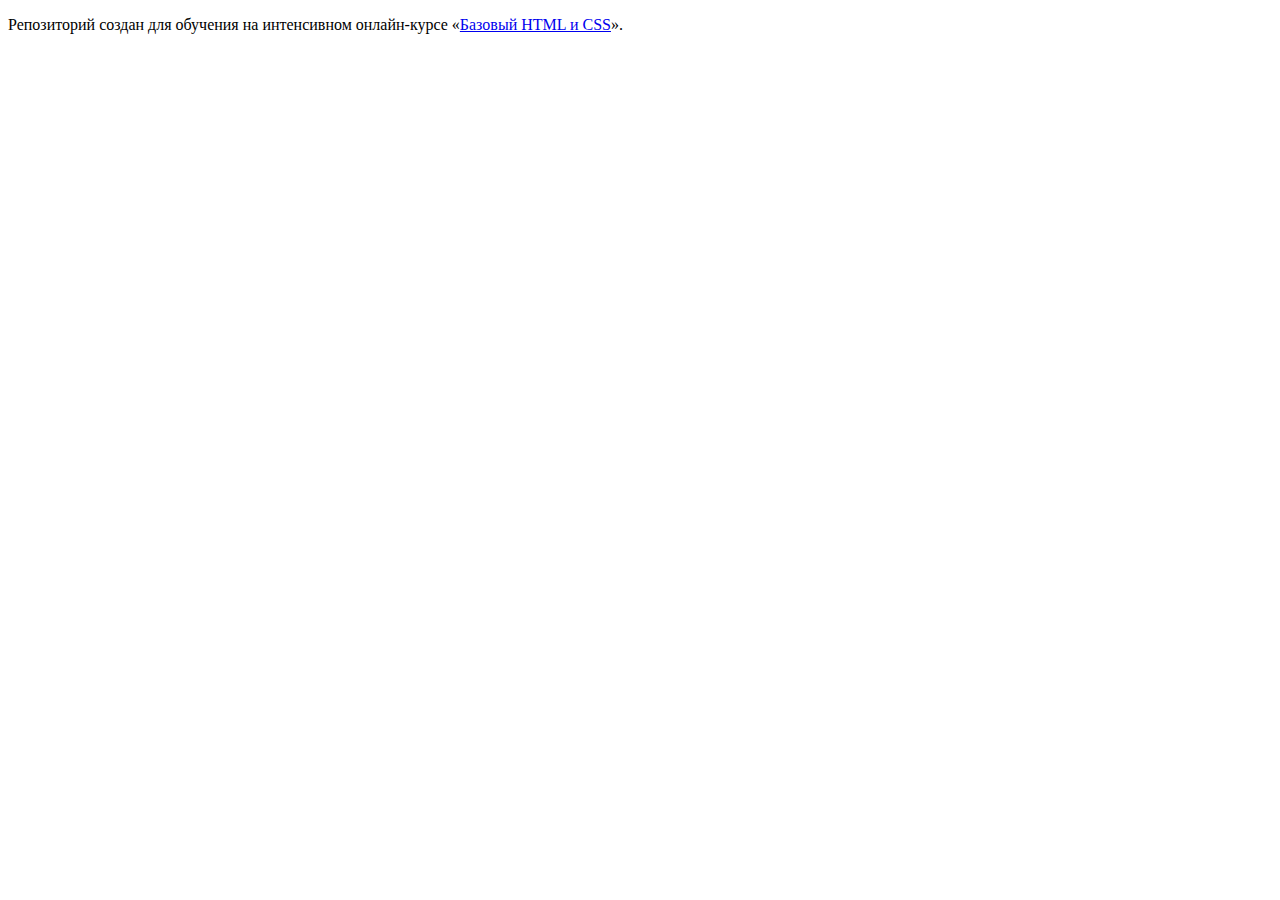
==== index.html @ 3ea9e3db ":hatching_chick:" ====
<!DOCTYPE html>
<html lang="ru">
  <head>
    <meta charset="utf-8">
    <title>HTML Academy: Седона</title>
  </head>
  <body>

    <p>Репозиторий создан для обучения на интенсивном онлайн‑курсе «<a href="https://htmlacademy.ru/intensive/htmlcss">Базовый HTML и CSS</a>».</p>

  </body>
</html>
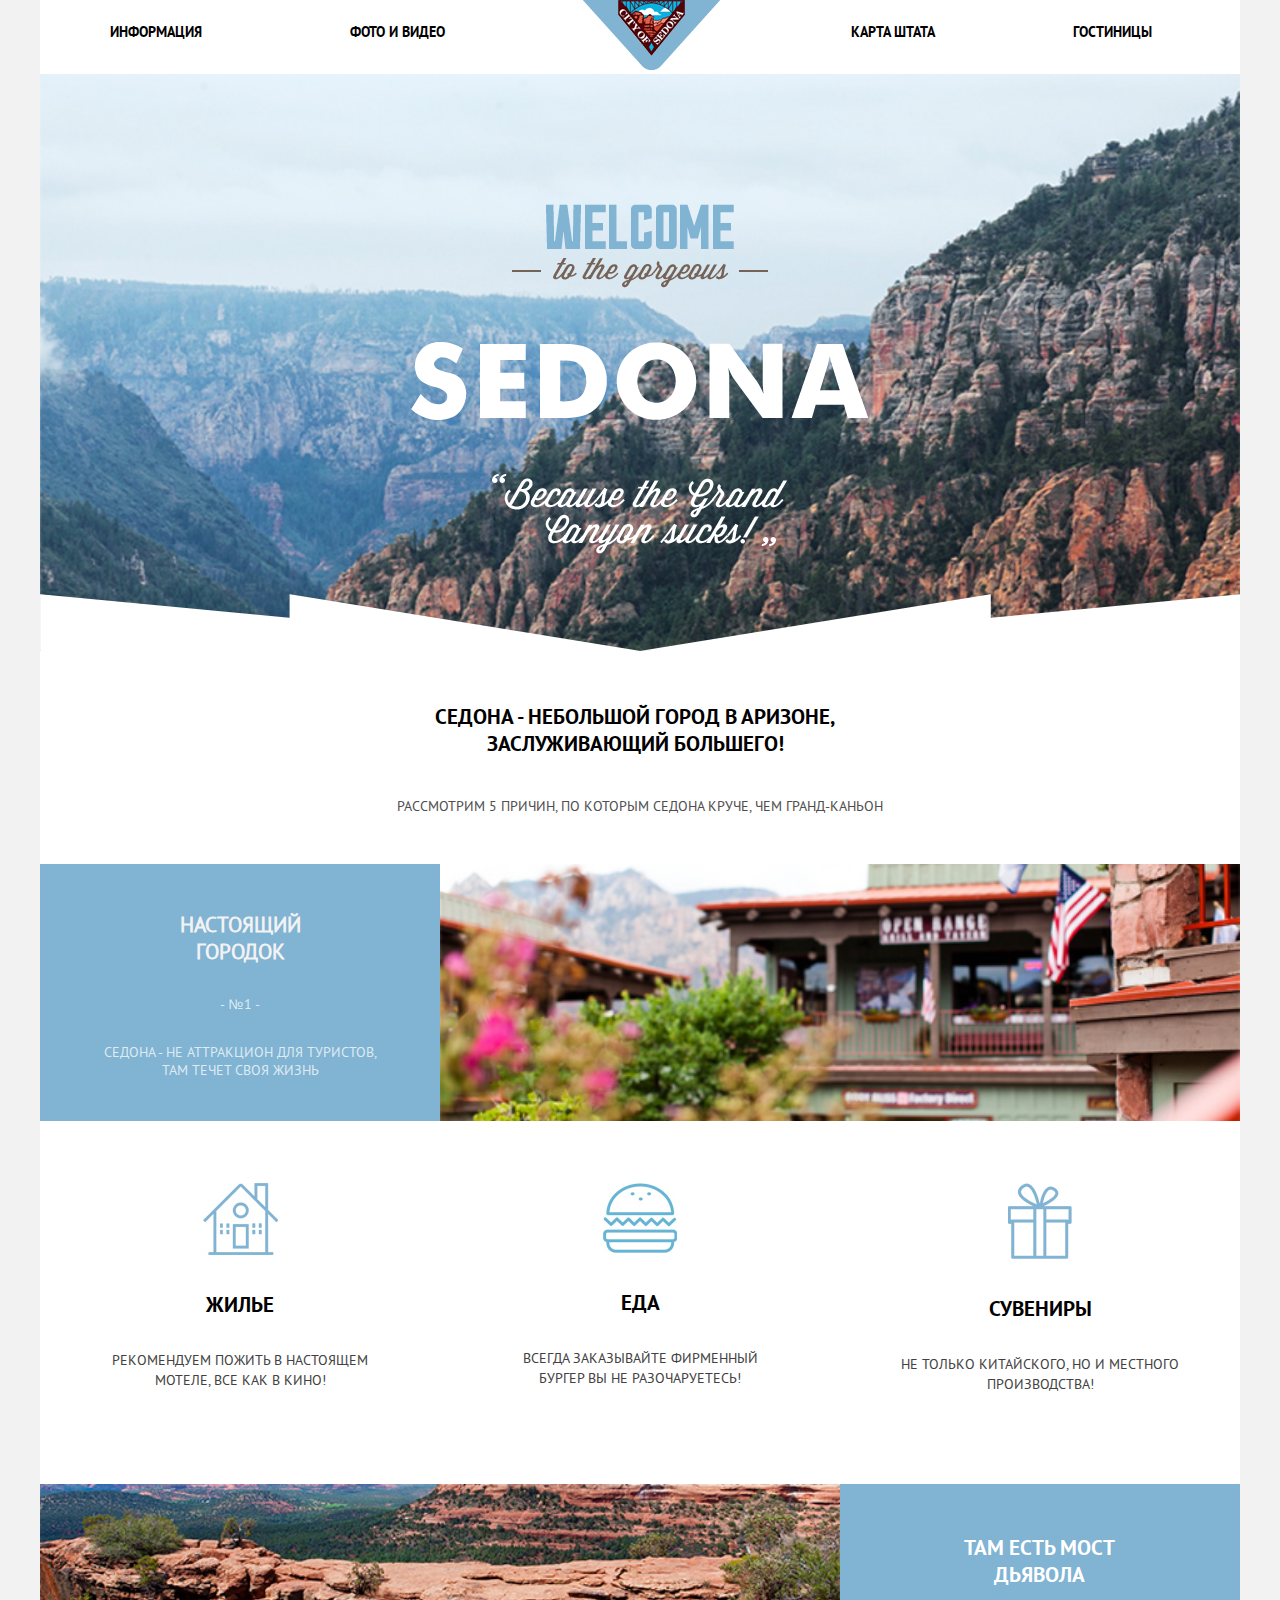
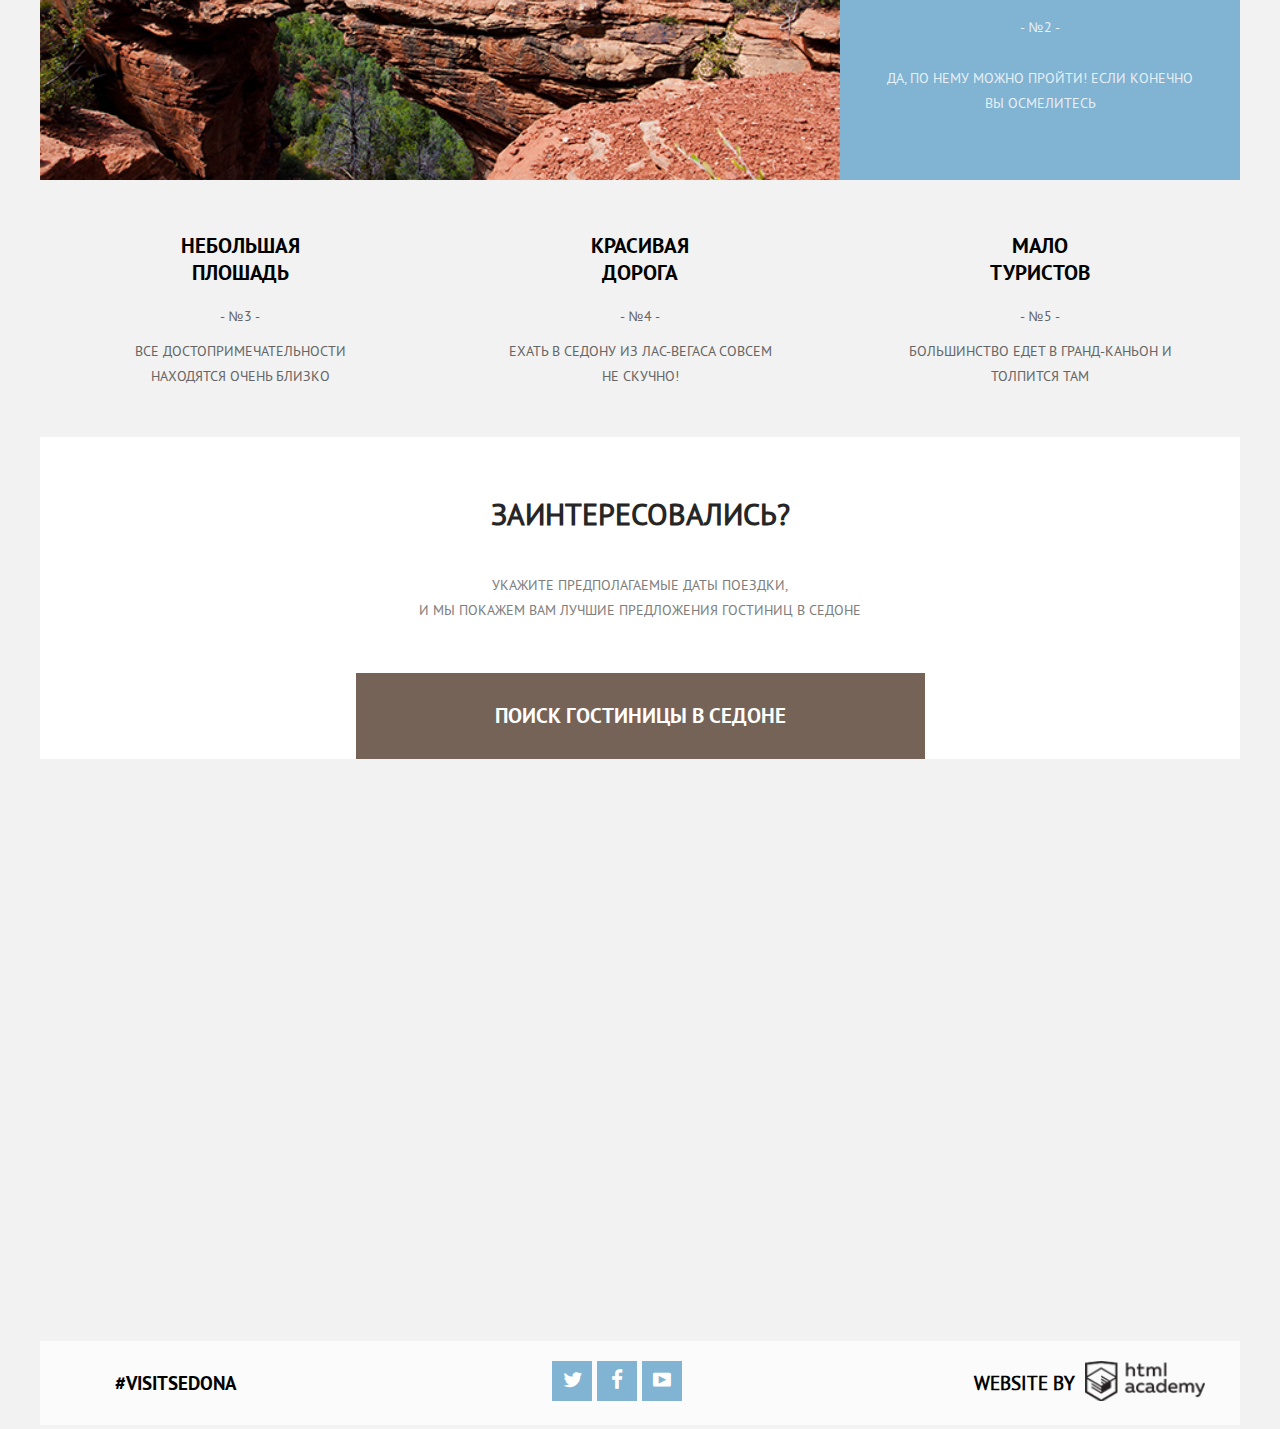
==== commit fb36278c: "Change global project" ====
--- a/index.html
+++ b/index.html
@@ -1,12 +1,178 @@
 <!DOCTYPE html>
 <html lang="ru">
-  <head>
-    <meta charset="utf-8">
-    <title>HTML Academy: Седона</title>
-  </head>
-  <body>
+<head>
+	<meta charset="utf-8">
+	<link rel="stylesheet" type="text/css" href="css/style.css">
+</head>
 
-    <p>Репозиторий создан для обучения на интенсивном онлайн‑курсе «<a href="https://htmlacademy.ru/intensive/htmlcss">Базовый HTML и CSS</a>».</p>
+<body>
+	<div class="header">
+		<div class="nav-menu-left">
+			<ul>
+				<li>
+					<a href="#">Информация</a>
+				</li>
+				<li>
+					<a href="#">Фото и видео</a>
+				</li>
+			</ul>
+		</div>
+		<div class="nav-logo">
+			<img src="img/decoration/logo-sedona-second.png">
+		</div>
+		<div class="nav-menu-right">
+			<ul>
+				<li>
+					<a href="#">Карта штата</a>
+				</li>
+				<li>
+					<a href="#">Гостиницы</a>
+				</li>
+			</ul>
+		</div>
+		<div class="clear"></div>
+	</div>
 
-  </body>
-</html>
+	<div class="section">
+		<div class="section-top">
+			<div class="section-top-welcome">
+				<img src="img/content/welcome.png">
+			</div>
+			<div class="section-top-gorgeous">
+				<img src="img/content/gorgeous.png">
+			</div>
+			<div class="section-top-sedona">
+				<img src="img/content/sedona-word.png">
+			</div>
+			<div class="section-top-canyon">
+				<img src="img/content/canyon.png">
+			</div>
+			<div class="section-top-footer">
+				<h3>Седона - небольшой город в Аризоне, заслуживающий большего!</h3>
+				<p>Рассмотрим 5 причин, по которым Седона круче, чем Гранд-Каньон</p>
+			</div>
+		</div>
+		<div class="section-info">
+			<div class="section-info-first">
+				<div class="section-info-first-container">
+					<h3>Настоящий<br>городок</h3>
+					<p>- №1 -</p>
+					<p class="section-info-first-container-p-one">Седона - не аттракцион для туристов,<br> Там течет своя жизнь</p>
+				</div>
+				<div class="section-info-first-image"></div>
+				<div class="clear"></div>
+			</div>
+			<div class="section-info-second">
+				<div class="section-info-second-block">
+					<img src="img/decoration/the-house.png">
+					<h3>Жилье</h3>
+					<p>Рекомендуем пожить в настоящем мотеле, все как в кино!</p>
+				</div>
+				<div class="section-info-second-block">
+					<img src="img/decoration/burgher.png">
+					<h3>Еда</h3>
+					<p>Всегда заказывайте фирменный бургер вы не разочаруетесь!</p>
+				</div>
+				<div class="section-info-second-block">
+					<img src="img/decoration/gift.png">
+					<h3>Сувениры</h3>
+					<p>Не только китайского, но и местного производства!</p>
+				</div>
+				<div class="clear"></div>
+			</div>
+			<div class="section-info-third">
+				<div class="section-info-third-image"></div>
+				<div class="section-info-third-container">
+					<h3>Там есть мост дьявола</h3>
+					<p class="section-info-third-container-p-one">- №2 -</p>
+					<p class="section-info-third-container-p-two">Да, по нему можно пройти! Если конечно вы осмелитесь</p>
+				</div>
+				<div class="clear"></div>
+			</div>
+			<div class="section-info-last">
+				<div class="section-info-last-container">
+					<h3>Небольшая плошадь</h3>
+					<p>- №3 -</p>
+					<p>Все достопримечательности находятся очень близко</p>
+				</div>
+				<div class="section-info-last-container">
+					<h3>Красивая дорога</h3>
+					<p>- №4 -</p>
+					<p>Ехать в Седону из Лас-Вегаса совсем не скучно!</p>
+				</div>
+				<div class="section-info-last-container">
+					<h3>Мало туристов</h3>
+					<p>- №5 -</p>
+					<p>Большинство едет в Гранд-Каньон и толпится там</p>
+				</div>
+				<div class="clear"></div>
+			</div>
+			<div class="section-info-last-footer">
+				<h2>Заинтересовались?</h2>
+				<p>Укажите предполагаемые даты поездки,<br>и мы покажем вам лучшие предложения гостиниц в Седоне</p>
+				<button class="find-hotel" type="button" id="button-display" onclick="Display()">Поиск гостиницы в Седоне</button>
+			</div>
+		</div>
+	</div>
+	<div class="footer" >
+		<div class="style-form">
+			<div class="footer-form hide" id="display-form">
+				<form method="post">
+					<div>
+						<label for="date-in">Дата Заезда:</label> 
+						<input id="date-in" name="date-in" class="date-in" type="text" pattern="[0-9]{1,2} [А-Яа-я]{3,9} [0-9]{4}" value="24 апреля 2016" required>
+						<button class="icon-calendar btn-calendar" type="button"></button>
+						<div class="clear"></div>
+					</div>
+					<div>
+						<label for="date-out">Дата Выезда:</label> 
+						<input id="date-out" name="date-out" class="date-out" type="text" pattern="[0-9]{1,2} [А-Яа-я]{3,9} [0-9]{4}" value="4 июля 2016" required>
+						<button class="icon-calendar btn-calendar" type="button"></button>
+						<div class="clear"></div>
+					</div>
+					<div class="count-person one">
+						<label for="adult">Взрослые:</label> 
+						<button class="icon-minus btn-minus" type="button"></button>
+						<input id="adult" name="adult" class="person" type="text" pattern="[0-9]{1}" value="2" required>
+						<button class="icon-plus btn-plus" type="button"></button>
+						<div class="clear"></div>
+					</div>
+					<div class="count-person two">	
+						<label for="kid" class="not">Дети:</label>
+						<button class="icon-minus btn-minus" type="button"></button>
+						<input id="kid" name="kid" class="person" type="text" pattern="[0-9]{1}" value="0" required>
+						<button class="icon-plus btn-plus" type="button" onclick="clickCounter()"></button>
+						<div class="clear"></div>
+					</div>
+					<div class="clear"></div>
+					<div class="section-button-find">
+						<button class="btn-find" id="button-submit" type="submit">найти</button>
+					</div>
+				</form>
+			</div>
+		</div>
+		<iframe src="https://www.google.com/maps/embed?pb=!1m18!1m12!1m3!1d1590.2453598638506!2d-111.7994566052752!3d34.86411164509009!2m3!1f0!2f0!3f0!3m2!1i1024!2i768!4f13.1!3m3!1m2!1s0x0%3A0x1deced55577bd216!2sSedona+Rouge+Hotel+%26+Spa!5e0!3m2!1sen!2s!4v1472830495896" frameborder="0" style="border:0" allowfullscreen></iframe>
+		<script src="js/javascript.js"></script>
+		<div class="footer-bottom">
+			<div class="footer-element">
+				<h3><a href="#">#VisitSedona</a></h3>
+				<div class="dot">
+					<a href="#" class="social"><span class="icon-twitter"></span></a>
+					<a href="#" class="social"><span class="icon-facebook"></span></a>
+					<a href="#" class="social"><span class="icon-youtube"></span></a>
+					<div class="clear"></div>
+				</div>
+				<div class="htmlacademy">
+					<div>
+						<b>Website by</b>
+					</div>
+					<a href="https://htmlacademy.ru/">
+						<div></div>
+					</a> 
+				</div>
+				<div class="clear"></div>
+			</div>
+		</div>
+	</div>
+</body>
+</html>--- a/css/style.css
+++ b/css/style.css
@@ -0,0 +1,1174 @@
+body{
+	margin: 0 auto;
+	background-color: #f2f2f2;
+	width: 1200px;
+}
+
+
+/*PTSans*/
+@font-face{
+	font-family: "PTSans-Regular";
+	src: url("../fonts/ptsans.woff") format("woff"),
+		url("../fonts/ptsans.woff2") format("woff2");
+}
+
+@font-face{
+	font-family: "PTSans-Bold";
+	src: url("../fonts/ptsansbold.woff") format("woff"),
+		url("../fonts/ptsansbold.woff2") format("woff2");
+}
+
+
+
+/*sedona-symbols*/
+@font-face {
+  font-weight: normal;
+  font-style: normal;
+
+  font-family: "symbols-sedona";
+  src: url("../fonts/symbols-sedona.woff") format("woff"),
+       url("../fonts/symbols-sedona.woff2") format("woff2");
+}
+
+[class^="icon-"]::before,
+[class*=" icon-"]::before {
+  display: inline-block;
+  width: 1em;
+  margin-right: 0.2em;
+  margin-left: 0.2em;
+
+  font-weight: normal;
+  line-height: 1em;
+  font-family: "symbols-sedona";
+  text-align: center;
+  text-transform: none;
+  text-decoration: inherit;
+  font-style: normal;
+  font-variant: normal;
+
+  speak: none;
+}
+
+.icon-facebook::before { content: "\66"; } /* "f" */
+.icon-twitter::before { content: "\74"; } /* "t" */
+.icon-up-dir::before { content: "\25b2"; } /* "▲" */
+.icon-down-dir::before { content: "\25bc"; } /* "▼" */
+.icon-star::before { content: "\2605"; } /* "★" */
+.icon-check-off::before { content: "\2610"; } /* "☐" */
+.icon-check-on::before { content: "\2611"; } /* "☑" */
+.icon-calendar::before { content: "\e800"; } /* "" */
+.icon-plus::before { content: "\e801"; } /* "" */
+.icon-minus::before { content: "\e802"; } /* "" */
+.icon-youtube::before { content: "\f39e"; } /* "" */
+
+
+@media(max-width: 1190px){
+	body{
+		max-width: 768px;
+	}
+	.header{
+		width: 768px;
+	}
+	.header .nav-menu-left ul li{
+		padding: 0;
+	    padding: 23px 50px 23px 20px;
+	}
+	.header .nav-logo{
+		margin: 0;
+	}
+	.header .nav-menu-right ul li{    
+		padding: 0;
+		padding: 23px 6px 23px 55px;
+	}
+	.section,
+	.section .section-top-welcome,
+	.footer{
+		max-width: 768px;
+	}
+	.section .section-top,
+	.section .section-top-footer{
+	    background-size: 768px;
+	}
+	.section .section-top{
+		height: 625px;
+	}
+	.section .section-top-welcome{
+		padding-top: 61px;
+	}
+	.section .section-top-footer h3{
+		padding-top: 54px;
+    	margin: 0 auto;
+	}
+	.section .section-top-footer h3{
+    	margin: 20px auto;
+	}
+	.section-info-first-container,
+	.section-info-second-block,
+	.section-info-third-container,
+	.section-info-last-container{
+		max-width: 253px;
+	}
+	.section .section-info-first-container h3{
+		margin: 30px 0;
+	}
+	.section .section-info-first-container p{
+		margin: 20px;
+	}
+	.section-info-first-image,
+	.section .section-info-third-image {
+		max-width: 515px;
+		background-size: 515px;
+	}
+	.section .section-info-second-block p{
+		line-height: 20px;
+		margin-left: 40px;
+		margin-right: 40px;
+		margin-bottom: 20px;
+	}
+	.section .section-info-third,
+	.section .section-info-third-image{
+		height: 182px;
+	}
+	.section .section-info-third-container h3{
+		margin-top: 15px;
+    	margin-left: 20px;
+    	margin-right: 20px;
+    	margin-bottom: 15px;
+	}
+	.section .section-info-third-container-p-two{
+		margin: 15px 30px;
+		line-height: 15px;
+	}
+	.section .section-info-last-container h3{
+		margin: 20px 47px;
+	}
+	.section .section-info-last-container p:last-child{
+		line-height: 20px;
+    	margin: 25px 20px;
+	}
+	.footer iframe{
+		width: 768px;
+	}
+	body .footer .footer-bottom {
+		width: 768px;
+		position: relative;
+	}
+	.footer .footer-bottom .footer-element h3,
+	.footer-down .footer-element h3{
+		margin: 10px;
+	}
+	.footer .footer-bottom .footer-element .dot,
+	.footer-down .footer-element .dot{
+		margin: 5px auto auto 90px;
+	}
+	.footer .footer-bottom .footer-element .htmlacademy,
+	.footer-down .footer-element .htmlacademy{
+		margin-top: 5px;
+		margin-right: 40px;
+	}
+
+	/*sedona-hotel.html*/
+	.header-second .header-second-block1{
+		margin-left: 20px;
+	}
+	.header-second .header-second-block2{
+		margin-left: 40px;
+	}
+	.footersection .footersection-menu-first .icon-down-dir{
+		margin-right: 30px;
+	}
+}
+
+
+
+
+
+/*header*/
+.header{
+	background-color: #ffffff;
+	max-width: 1200px;
+	min-height: 57px;
+	margin: 0 auto;
+}
+.nav-menu-left ul,
+.nav-menu-right ul{
+	margin: 0 auto;
+	padding: 0;
+}
+.nav-menu-left ul li{
+	list-style: none;
+	text-align: center;
+	float:left;
+	padding: 23px 78px 23px 70px;
+}
+.nav-menu-left a,
+.nav-menu-right a{
+	text-decoration: none;
+	font-family: "PTSans-Bold","Arial",sans-serif;
+	font-size: 14px;
+	font-weight: 26px;
+	color: #000000;
+	text-transform: uppercase;
+}
+.nav-menu-left a:hover,
+.nav-menu-right a:hover{
+	color: #a3c7de;
+}
+.nav-menu-left a:active,
+.nav-menu-right a:active{
+	color: #c7c7c7;
+}
+.nav-logo{
+	float: left;
+	margin: auto 52px auto 60px;
+}
+.nav-menu-right ul li{
+	list-style: none;
+	text-align: center;
+
+	float: left;
+	padding: 23px 60px 23px 78px;
+}
+
+
+
+
+/*section in sedona-index.html*/
+.section{
+	width: 1200px;
+	margin: 0 auto;
+}
+.section-top{
+	background-image: url("../img/content/welcome-sedona-image-second.jpg");
+	background-repeat: no-repeat;
+	background-size: 1200px;
+	min-width: 768px;
+	max-width: 1200px;
+	height: 790px;
+}
+.section-top-welcome{
+	padding-top: 130px;
+	text-align: center;
+	width: 1200px;
+}
+.section-top-gorgeous{
+	text-align: center;
+	margin: 0;
+	padding-top: 5px;
+	padding-bottom: 0;
+}
+.section-top-sedona{
+	text-align: center;
+	margin-top: 50px;
+}
+.section-top-canyon{
+	text-align: center;
+	margin-top: 50px;
+}
+
+.section-top-footer{
+	background-image: url("../img/content/background-fon.png");
+	background-repeat: no-repeat;
+	text-align: center;
+    margin-top: 36px;
+}
+.section-top-footer h3{
+	font-family: "PTSans-Bold","Arial",sans-serif;
+    font-weight: 26px;
+	font-size: 21px;
+	color: #000000;
+	text-transform: uppercase;
+
+	padding-top: 109px;
+	margin:0 360px;
+	margin-bottom: 40px;
+	width: 470px;
+}
+.section-top-footer p{
+	margin: 0;
+	padding-bottom: 50px;
+
+	color: #4e4e4e;
+	font-family: "PTSans-Regular","Tahoma",sans-serif;
+	font-size: 14px;
+	font-weight: 24px;
+	text-transform: uppercase;
+}
+
+
+/*section-info in sedona-index.html level 1*/
+.section-info-first{
+	background-color: #81b3d2;
+	height: 257px;
+	max-width: 1200px;
+}
+.section-info-first-container{
+	text-align: center;
+	width: 400px;
+	height: 257px;
+	float: left;
+
+	font-family: "PTSans-Regular","Tahoma",sans-serif;
+	color: #f2f2f2;
+	font-size: 14px;
+    font-weight: 21px;
+	text-transform: uppercase;
+}
+
+.section-info-first-container h3{
+	margin-left: 95px;
+    margin-right: 95px;
+    margin-top: 47px;
+    margin-bottom: 30px;
+
+    font-size: 21px;
+    font-weight: 21px;
+}
+.section-info-first-container p{
+	color: #ddebf3;
+}
+
+.section-info-first-container-p-one{
+	margin-top: 30px;
+	margin-bottom: 47px;
+	margin-left: 55px;
+	margin-right: 55px;
+}
+.section-info-first-image{
+	background-image: url("../img/content/sedona-city.jpg");
+	background-repeat: no-repeat;
+	background-size: 800px;
+	background-position: 0 -80px;
+
+	float: left;
+	width: 800px;
+	height: 257px;
+}
+
+/*section-info in sedona-index.html level 2*/
+
+
+.section-info-second{
+	background-color: #ffffff;
+	text-transform: uppercase;
+}
+
+.section-info-second-block{
+	float: left;
+	width: 400px;
+
+	font-family: "PTSans-Regular","Tahoma",sans-serif;
+	text-align: center;
+	color: #414141;
+	font-size: 14px;
+	font-weight: 21px;
+}
+.section-info-second-block img{
+	margin-top: 62px;
+}
+.section-info-second-block h3{
+	font-family: "PTSans-Bold","Arial",sans-serif;
+	font-size: 21px;
+	color: #000000;
+
+	margin: 32px auto;
+}
+.section-info-second-block p{
+	line-height: 20px;
+
+	margin-left: 60px;
+	margin-right: 60px;
+	margin-bottom: 90px;
+}
+
+
+/*section-info in sedona-index.html level 3*/
+.section-info-third{
+	background-color: #81b3d2;
+}
+.section-info-third-image{
+	float: left;
+	width: 800px;
+	height: 296px;
+
+	background-image: url("../img/content/sedona-landscape.jpg");
+	background-repeat: no-repeat;
+	background-size: 800px;
+	background-position: 0 -75px;
+}
+.section-info-third-container{
+	float: left;
+	text-align: center;
+	width: 400px;
+
+	text-transform: uppercase;
+	font-family: "PTSans-Regular","Tahoma",sans-serif;
+	color: #e6f0f6;
+	font-size: 14px;
+	font-weight: 21px;
+}
+.section-info-third-container h3{
+	font-family: "PTSans-Bold","Arial",sans-serif;
+	color: #ffffff;
+	font-size: 21px;
+
+	margin-top: 50px;
+	margin-left: 124px;
+	margin-right: 125px;
+	margin-bottom: 30px;
+	
+}
+.section-info-third-container-p-two{
+	margin: 30px 40px;
+	line-height: 25px;
+}
+
+
+/*section-info in sedona-index.html level 4*/
+.section-info-last-container{
+	text-align: center;
+	float: left;
+	width: 400px;
+	height: 257px;
+
+	text-transform: uppercase;
+	font-family: "PTSans-Regular","Tahoma",sans-serif;
+	font-size: 14px;
+	font-weight: 21px;
+	color: #656565;
+}
+.section-info-last-container h3{
+	margin-top: 52px;
+	margin-right: 140px;
+	margin-left: 140px;
+
+	font-family: "PTSans-Bold","Arial",sans-serif;
+	font-size: 21px;
+	font-weight: 26px;
+	color: #000000;
+}
+.section-info-last-container p:last-child{
+	margin-bottom: 65px;
+	margin-left: 60px;
+	margin-right: 60px;
+
+	line-height: 25px;
+}
+.section-info-last-footer{
+    padding-top: 32px ;
+	text-align: center;
+	background-color: #ffffff;
+
+	text-transform: uppercase;
+	font-family: "PTSans-Regular","Tahoma",sans-serif;
+	color: #7d7d7d;
+}
+.section-info-last-footer h2{
+	font-weight: 24px;
+	font-size: 30px;
+	color: #262626;
+}
+.section-info-last-footer p{
+	margin-top: 40px;
+	margin-bottom: 50px;
+
+	font-size: 14px;
+	line-height: 25px;
+}
+.section-info-last-footer button{	
+    width: 569px;
+    height: 86px;
+
+    font-family: "PTSans-Bold","Arial",sans-serif;
+    text-transform: uppercase;
+    font-size: 21px;
+    font-weight: 24px;
+	color:#ffffff;
+
+	background-color: #766357;
+	border: 0;
+}
+
+.section-info-last-footer button:hover{
+	background-color: #604e43;
+}
+.section-info-last-footer button:active{
+	background-color: #503e33;
+	color: #857871;
+}
+
+/*footer*/
+.footer{
+	max-width: 1200px;
+	max-height: 666px;
+	position: relative;
+    
+	margin: 0 auto;
+}
+.style-form{
+	position: relative; 
+	top: 0; 
+	margin: 0 auto; 
+    width: 569px;
+}
+iframe{
+	width: 1200px;
+	height: 666px;
+}
+
+.footer-form{
+	width: 569px;
+	background-color: #ffffff;
+	position: absolute;
+	margin: 0 auto;
+}
+.hide{
+	opacity: 0;
+	top: -500px;
+	transition: opacity 0.2s, top 1s;
+}
+.show{
+	opacity: 1;
+	top: 0;
+	transition: opacity 1s, top 0.3s;
+
+}
+
+.footer .footer-bottom{
+	background-color: rgba(255,255,255,0.7);
+    position: relative;
+    height: 84px; 
+    margin-top: -88px;
+}
+.footer-down{
+	max-width: 1200px;
+	margin: 0 auto;
+	background-color: rgb(255,255,255);
+}
+.footer-element h3{
+	float: left;
+	text-align: center;
+	margin: 30px auto;
+}
+.footer-element h3 a {
+	font-family: "PTSans-Bold","Arial",sans-serif;
+	font-size: 19px;
+	font-weight: 26px;
+	color: #000000;
+	text-transform: uppercase;
+	text-decoration: none;
+
+	margin-left: 75px;
+}
+.footer-element .dot{
+	float: left;
+	margin: 20px auto auto 310px;
+}
+.footer-element .dot a{
+	float: left;
+	width: 40px;
+	height: 40px;
+	margin-left: 5px;
+	
+	text-align:center;
+	background-color: #81b3d2;
+}
+.footer-element .dot a span{
+	font-size: 21px;	
+	color: #ffffff;
+
+	display: inline-block;
+	margin-top: 7px;
+}
+.footer-element .dot a:hover{
+	background-color: #669ec0;
+}
+.footer-element .dot a:active{
+	background-color: #5496bd;
+	color: #88b6d1;
+}
+
+
+.htmlacademy{
+	float:right;
+	margin-top: 20px;
+	margin-right: 35px;
+}
+.htmlacademy div:first-child{
+	float: left;
+
+	text-align: center;
+	text-transform: uppercase;
+	font-family: "PTSans-Regular","Tahoma",sans-serif;
+	font-size: 19px;
+	font-weight: 20px;
+
+	margin: 10px;
+}
+.htmlacademy a {
+	background-image: url("../img/decoration/htmlacademy-logo.png");
+	background-size: 120px;
+	background-repeat: no-repeat;
+
+	width: 120px;
+	height: 40px;
+	
+	float: right;
+}
+.htmlacademy a:hover{
+	background-image: url("../img/decoration/htlacademy-logo-blue.png");
+}
+.htmlacademy a:active{
+	background-image: url("../img/decoration/htmlacademy-logo.png");
+	opacity: 0.4;
+}
+.clear{
+	clear: both;
+}
+
+/*form*/
+form,
+form div{
+	width: 560px;
+	margin: 0 auto;
+}
+.count-person{
+	float: left;
+	width: 275px;
+}
+.one{
+	width: 285px;
+}
+.not{
+	margin-left: 46px;
+}
+.not+.btn-minus{
+	margin-left: 30px;
+}
+input{
+	background-color: #f2f2f2;
+	border: 0;
+}
+
+form input[type="text"]{
+	font-family: "PTSans-Bold","Arial",sans-serif;
+	text-transform: uppercase;
+	font-size: 14px;
+	font-weight: 26px;
+	color: #000000;
+
+	padding-left: 15px;
+	padding-top: 0;
+
+	height: 38px;
+	width: 295px;
+
+	margin-left: 19px;
+	margin-top: 40px;
+
+	float: left;
+}
+form>div>.date-in{
+	margin-left: 22px;
+}
+form input[type="text"]:focus{
+	background:: 2px solid #e5e5e5;
+	background-color: #ffffff;
+}
+form div .person{
+	height: 38px;
+	width: 38px;
+
+	padding: 0;
+	margin-left: 0;
+	margin-top: 42px;
+
+	text-align: center;
+}
+.btn-find{
+    width: 467px;
+    height: 60px;
+
+	font-family: "PTSans-Bold","Arial",sans-serif;
+    text-align: center;
+    text-transform: uppercase;
+    font-size: 21px;
+    font-weight: 26px;
+    color: #ffffff;
+
+    background-color: #81b3d2;
+	margin: 30px auto;
+	border: 0;
+}
+.btn-find:hover{
+	background-color: #669ec0;
+    color: #ffffff;
+}
+.btn-find:active{
+	background-color: #5496bd;
+    color: #88b6d1;
+}
+.section-button-find{
+	text-align: center;
+}
+form div label{
+	float: left;
+	margin-left: 55px;
+	margin-top: 50px;
+
+	font-family: "PTSans-Bold","Arial",sans-serif;
+	text-transform: uppercase;
+	font-size: 14px;
+	font-weight: 26px;
+	color: #000000;
+}
+.btn-calendar{
+	float: left;
+
+	height: 39px;
+	width: 38px;
+
+	margin-top: 40px;
+
+	background-color: #f2f2f2;
+	border:0;
+
+	font-size: 14px;
+	font-weight: 26px;
+	color: #c2c2c2;
+}
+.btn-minus{
+	float: left;
+
+	margin-left:42px;
+	margin-top: 42px;
+
+    height: 38px;
+    width: 38px;
+
+    border: 0;
+    background-color: #f2f2f2;
+
+    font-size: 14px;
+    font-weight: 26px;
+    color: #a9a9a9;
+}
+.btn-plus{
+	margin-top: 42px;
+
+	float: left;
+
+	height: 38px;
+	width: 38px;
+
+    border: 0;
+
+    background-color: #f2f2f2;
+
+    color: #a9a9a9;
+    font-size: 14px;
+    font-weight: 26px;
+}
+.btn-calendar:hover,
+.btn-minus:hover,
+.btn-plus:hover{
+	color: #000000;
+}
+.btn-calendar:active,
+.btn-minus:active,
+.btn-plus:active{
+	color: #81b3d2;
+}
+
+/*section in sedona-hotels.html*/
+.header-second{
+	max-width: 1200px;
+	height: 220px;
+
+	background-image: url("../img/background/background-sedona-hotel.jpg");
+
+	margin: 0 auto -20px auto;
+	padding: 0;
+
+	font-family:"PTSans-Regular","Tahoma", sans-serif;
+	text-transform: uppercase;
+	font-size: 14px;
+	font-weight: 21px;
+	color: #ffffff;
+}
+
+.header-second-block1{
+	float: left;
+	margin-left: 70px;
+}
+.header-second-block2{
+	float: left;
+	margin-left: 114px;
+}
+.header-second-block1 h3,
+.header-second-block2 h3{
+	font-size: 16px;
+	margin-bottom: 22px;
+}
+
+/*filter-range in sedona-hotel.html*/
+.filter-range {
+  width: 330px;
+  float: right;
+  margin-right:50px;
+  margin-top: 20px;
+
+  font-family:"PTSans-Regular","Tahoma",sans-serif;
+  text-transform: uppercase;
+  color: #ffffff;
+}
+.filter-range-title {
+  margin-bottom: 9px;
+
+  line-height: 21px;
+  font-weight: 600;
+  font-size: 16px;
+}
+.price-controls {
+  position: relative;
+  height: 36px;
+  margin-bottom: 20px;
+
+  font-size: 0;
+
+  border: 2px solid #ffffff;
+  border-radius: 2px;
+}
+.price-controls::after {
+  content: "";
+  position: absolute;
+  top: 50%;
+  left: 50%;
+  width: 2px;
+  height: 22px;
+  background: #ffffff;
+  transform: translate(-50%, -50%);
+}
+.price-controls label {
+  display: inline-block;
+  font-size: 14px;
+  line-height: 38px;
+  vertical-align: top;
+  cursor: pointer;
+}
+.price-controls .min-price,
+.price-controls .max-price {
+  width: 90px;
+  padding-left: 65px;
+}
+.price-controls input {
+  width: 50px;
+  margin: 0;
+  color: inherit;
+  font: inherit;
+  background: none;
+  border: none;
+  outline: none;
+}
+.range-controls {
+  position: relative;
+  margin-bottom: 32px;
+}
+.range-controls .scale {
+  height: 2px;
+  background: rgba(255, 255, 255, 0.3);
+}
+.range-controls .bar {
+  width: 80%;
+  height: 2px;
+  background: #ffffff;
+}
+.range-toggle {
+  position: absolute;
+  top: -9px;
+  width: 4px;
+  height: 4px;
+  background: #ababab;
+  border: 8px solid #ffffff;
+  border-radius: 50%;
+  box-shadow: 0 2px 1px 0 rgba(0, 1, 1, 0.2);
+  cursor: pointer;
+}
+.range-toggle:hover {
+  background: #1c4f80;
+}
+.range-toggle-min {
+  left: 0;
+}
+.range-toggle-max {
+  left: 80%;
+}
+.btn-transparent {
+  display: block;
+  margin: 0 auto;
+  padding: 6px 35px;
+  font-size: 14px;
+  line-height: 20px;
+  color: #ffffff;
+  text-transform: uppercase;
+  background: transparent;
+  border: 2px solid #ffffff;
+  border-radius: 2px;
+  outline: none;
+  cursor: pointer;
+}
+.btn-transparent:hover {
+  color: #000000;
+  background: #ffffff;
+}
+
+input[type="checkbox"]{
+	display: none;
+}
+input[type="checkbox"]+label{
+	display: block;
+	position: relative;
+	cursor: pointer;
+	margin: 10px 0;
+	padding-left: 40px;
+
+	line-height: 10px;
+	font-size: 14px;
+}
+input[type="checkbox"]+label::before{
+	content: "\2610";
+	position: absolute;
+	top: 0;
+	left: 0;
+	width: 10px;
+	height: 10px;
+
+	font-family: "symbols-sedona";
+	font-size: 26px;
+}
+input[type="checkbox"]:checked+label::before{
+	content: "\2611";;
+}
+input[type="checkbox"]+label:active{
+	color: #6a6a6a;
+}
+input[type="checkbox"]:checked+label:active{
+	color: #6a6a6a;
+}
+
+
+/*file sedona-hotel.html*/
+.footersection{
+	max-width: 1200px;
+	margin:0 auto;
+
+	font-family:"PTSans-Regular","Tahoma",sans-serif;
+	text-transform: uppercase;
+	font-size: 12px;
+	font-weight: 18px;
+}
+
+.footersection-menu-first{
+	background-color: white;
+	border-bottom: 1px solid #e5e5e5;
+	height: 85px;
+}
+.footersection-menu-first h3,
+.footersection-menu-first p,
+.footersection-menu-first li{
+	float: left;
+}
+.footersection-menu-first h3{
+	margin-left: 70px;
+	margin-top: 30px;	
+
+	font-family:"PTSans-Bold","Arial",sans-serif;
+	font-size: 21px;
+	font-weight: 26px;
+	color: #000000;
+}
+.footersection-menu-first p{
+	color: #000000;
+	margin-left: 50px;
+	margin-right: 50px;
+	margin-top: 35px;
+}
+.footersection-menu-first li{
+	list-style: none;
+	text-decoration: none;
+
+	margin-right: 40px;
+	margin-top: 35px;
+}
+.footersection-menu-first li a {
+	text-decoration: none;
+	color: #c7c7c7;
+	border-bottom: 1px dashed #81b3d2;
+}
+.footersection-menu-first li a:hover{
+	color: #81b3d2;
+}
+.footersection-menu-first li a:active{
+	color: #000000;
+	border: 0;
+}
+.footersection-menu-first .icon-up-dir{
+	content:"\25b2";
+}
+.footersection-menu-first .icon-down-dir{
+	content:"\25bc";
+    margin-right: 85px;
+}
+.footersection-menu-first .icon-down-dir,
+.footersection-menu-first .icon-up-dir{
+	float: right;
+
+    width: 20px;
+	height: 20px;
+
+	font-size: 23px;
+	color: #cccccc;
+
+	margin-top: 30px;
+	
+}
+.footersection-menu-first .icon-down-dir:hover,
+.footersection-menu-first .icon-up-dir:hover{
+	color: #000000;
+}
+.footersection-menu-first .icon-down-dir:active,
+.footersection-menu-first .icon-up-dir:active{
+	color: #81b3d2;
+}
+
+
+.footersection-menu-block {
+	max-width: 1200px;
+	height: 150px;
+	background-color: #ffffff;
+	border-bottom: 1px solid #e5e5e5;
+}
+.block-one{
+	float: left;
+}
+.block-one img{
+	width: 135px;
+	margin-left: 70px;
+	margin-top: 30px;
+	margin-right: 30px;
+}
+.block-two{
+	float: left;
+	padding-top: 10px;
+}
+.block-two h2 a{
+	font-family:"PTSans-Bold","Arial",sans-serif;
+	text-decoration: none;
+	font-size: 21px;
+	font-weight: 26px;
+	color: #000000;
+
+	margin-top: 25px;
+}
+.block-two h2 a:hover{
+	color: #81b3d2;
+}
+.block-two h2 a:active{
+	color: #b2b2b2;
+}
+
+.block-two label{
+	font-size: 14px;
+}
+.block-two-section{
+	width:230px;
+}
+.block-two-section-first{
+	float: left;
+	width: 110px;
+}
+.block-two-section-last{
+	float: right;
+	width: 110px;
+	margin-left: 7px;
+}
+.block-two-section-first .button-info{
+	width: 110px;
+	margin-top: 15px;
+}
+.block-two-section-first .button-info a{
+	width: 110px;
+	background-color: #81b3d2;
+
+	font-family:"PTSans-Bold","Arial",sans-serif;
+	text-decoration: none;
+	font-size: 14px;
+	font-weight: 21px;
+	color: #ffffff;
+
+	padding: 5px 17px;
+	margin-top: 10px; 
+}
+
+.block-two-section-last button{
+	width: 143px;
+	height: 28px;
+	margin-top: 10px; 
+
+	font-family:"PTSans-Bold","Arial",sans-serif;
+	text-transform: uppercase;
+	font-weight: 21px;
+	color: #ffffff;
+	font-size: 14px;
+
+	background-color: #766357;
+	border: 0;
+	border-radius: 0;
+}
+.block-two-section-first a:hover{
+	background-color: #669ec0;
+}
+.block-two-section-last button:hover{
+	background-color: #604e43;
+}
+.block-two-section-first a:active{
+	background-color: #5496bd;
+	color: #88b6d1;
+}
+.block-two-section-last button:active{
+	background-color: #503e33;
+	color: #7e7169;
+}
+.block-three{
+	float: right;
+	
+	width: 111px;
+	height: 150px;
+
+	margin-right: 73px;
+}
+.stars{
+	height: 45px;
+    padding-top: 28px;
+
+	text-align: right;
+}
+.stars span{
+	color: #81b3d2;
+	font-size: 17px;
+}
+.block-three p{
+	background-color: #f2f2f2;
+
+	width: 111px;
+	height: 27px;
+	padding-top: 5px;
+
+	text-align: center;
+	font-size: 14px;
+	color: #8b8b8b;
+}
+.footer-hotel{
+	max-width: 1200px;
+	margin: 0 auto;
+}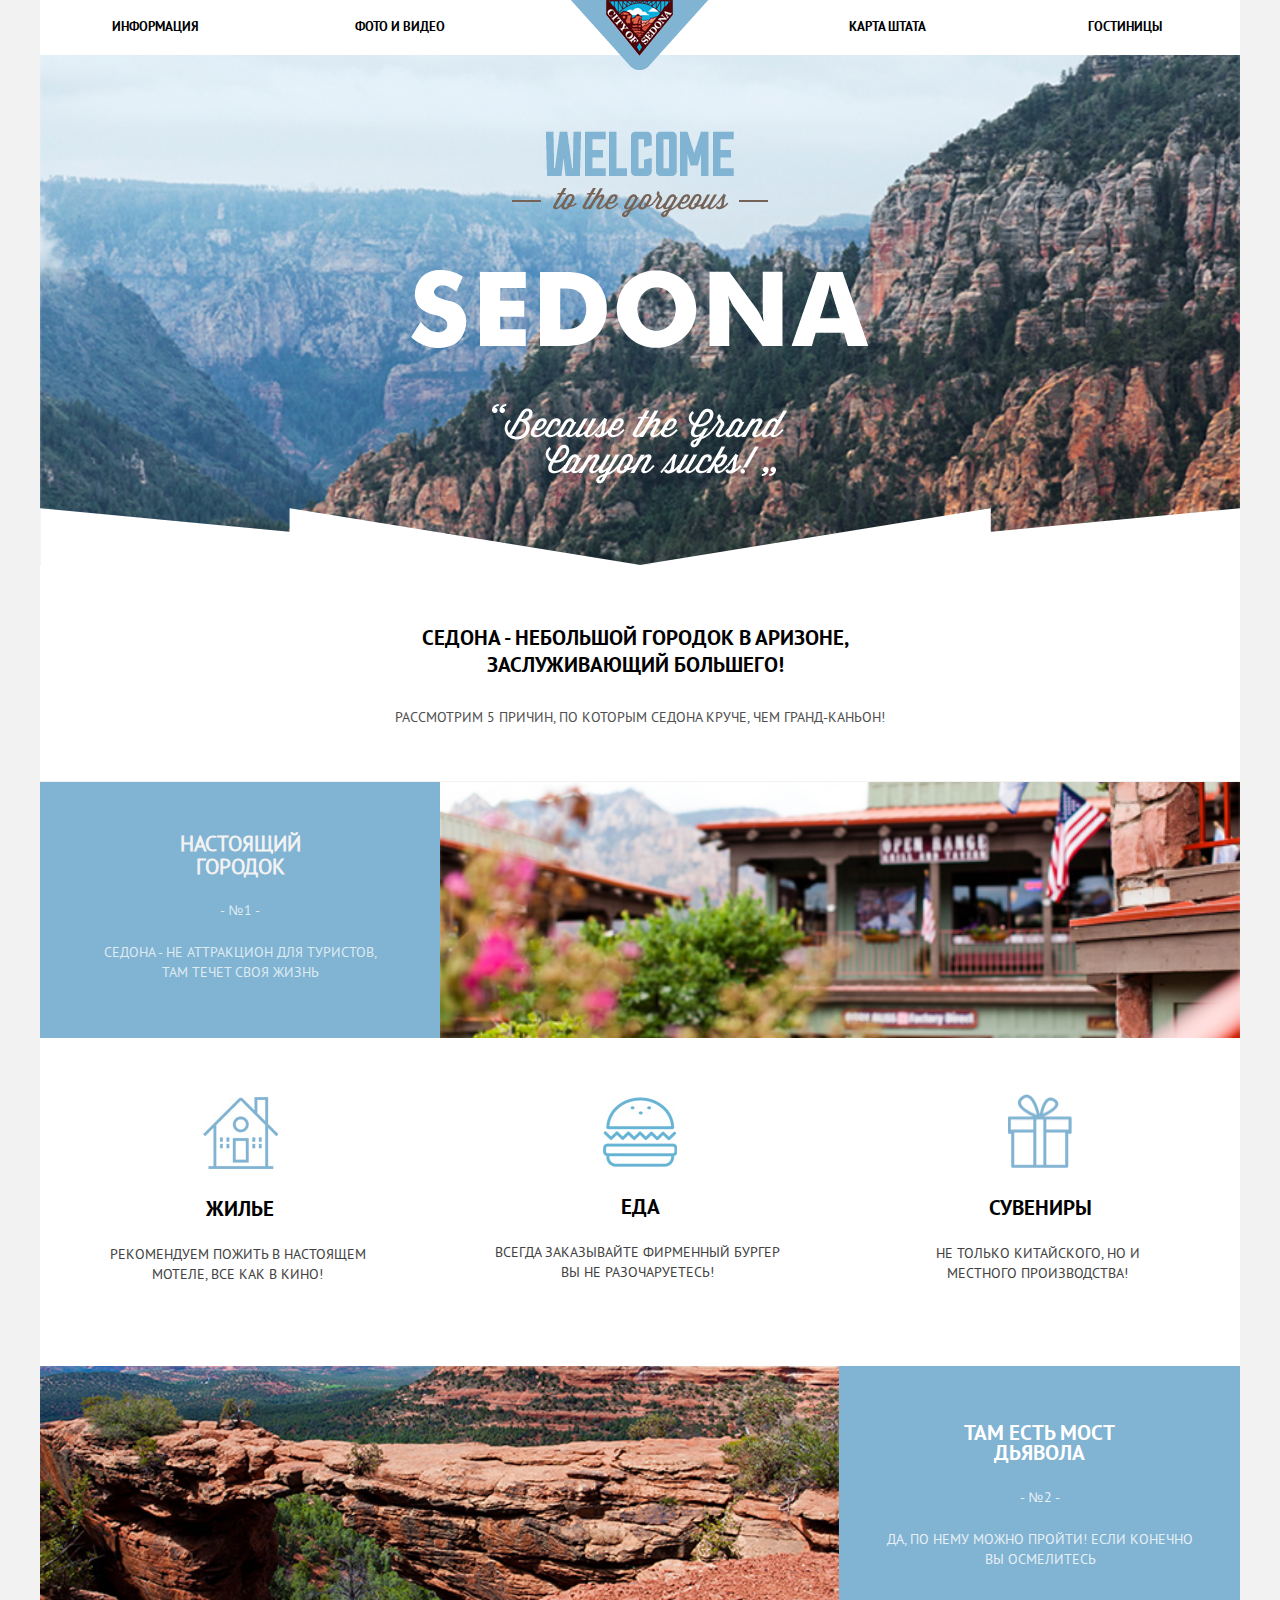
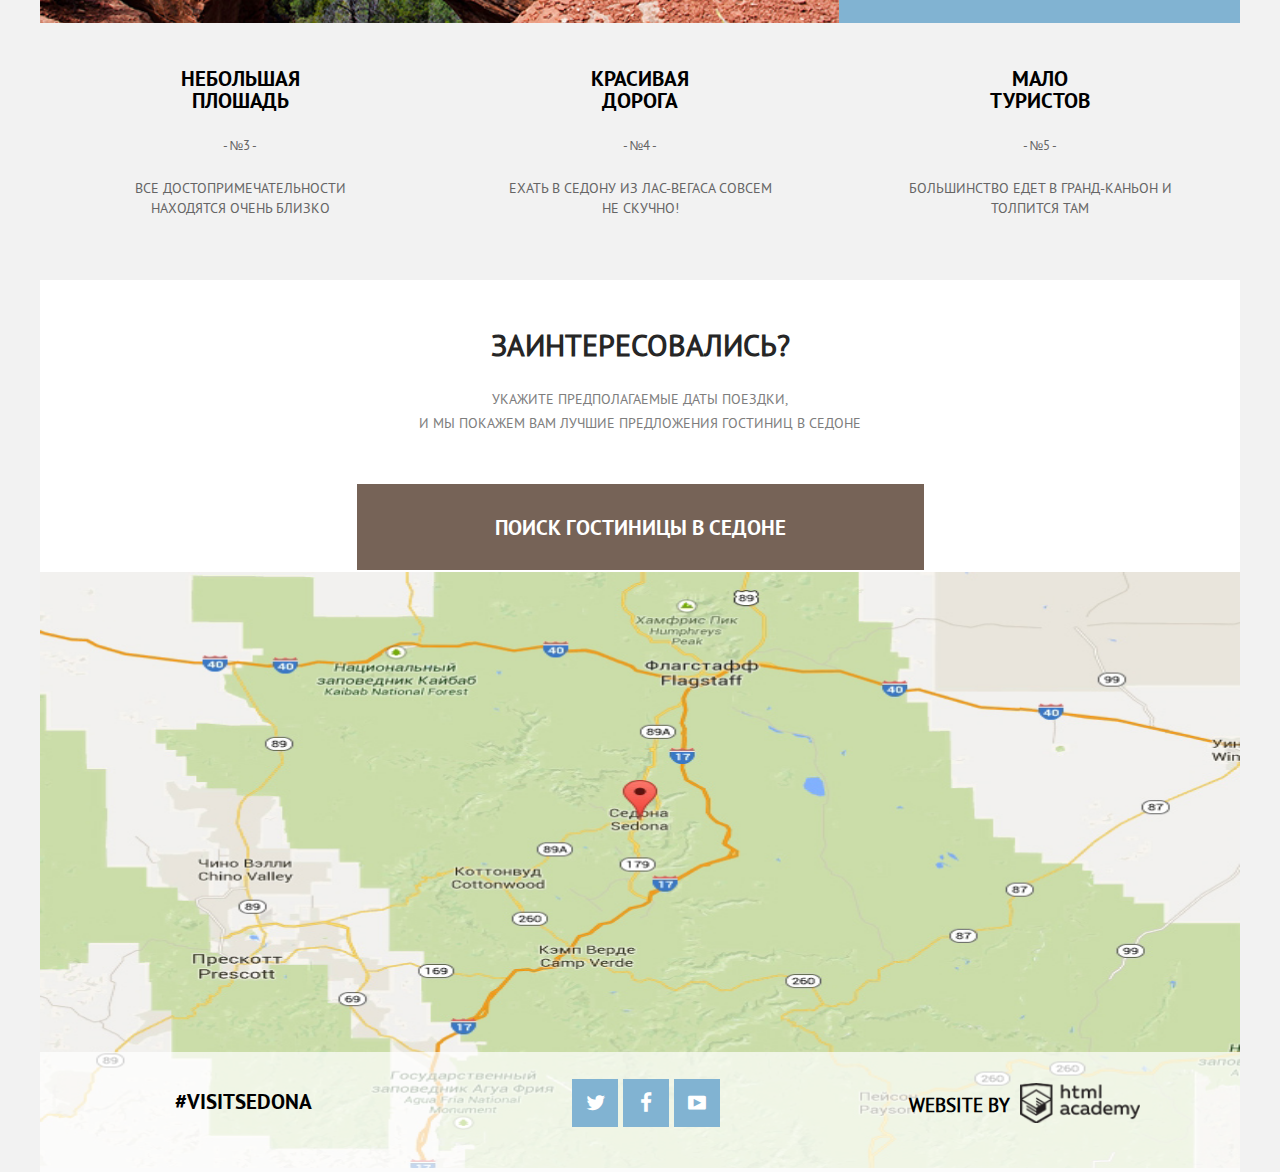
==== commit 9f8977dd: "Project recheck" ====
--- a/index.html
+++ b/index.html
@@ -3,8 +3,9 @@
 <head>
 	<meta charset="utf-8">
 	<link rel="stylesheet" type="text/css" href="css/style.css">
+	<script src="js/javascript.js"></script>
+	<title>index</title>
 </head>
-
 <body>
 	<div class="header">
 		<div class="nav-menu-left">
@@ -12,13 +13,15 @@
 				<li>
 					<a href="#">Информация</a>
 				</li>
-				<li>
+				<li class="foto-video">
 					<a href="#">Фото и видео</a>
 				</li>
 			</ul>
 		</div>
 		<div class="nav-logo">
-			<img src="img/decoration/logo-sedona-second.png">
+			<a href="index.html">
+				<img src="img/decoration/logo-sedona-second.png" alt="Logo Sedona" height="70" width="138">
+			</a>	
 		</div>
 		<div class="nav-menu-right">
 			<ul>
@@ -26,59 +29,55 @@
 					<a href="#">Карта штата</a>
 				</li>
 				<li>
-					<a href="#">Гостиницы</a>
+					<a href="hotels.html">Гостиницы</a>
 				</li>
 			</ul>
 		</div>
-		<div class="clear"></div>
 	</div>
-
 	<div class="section">
 		<div class="section-top">
 			<div class="section-top-welcome">
-				<img src="img/content/welcome.png">
+				<img src="img/content/welcome.png" alt="Welcome" height="45" width="188">
 			</div>
 			<div class="section-top-gorgeous">
-				<img src="img/content/gorgeous.png">
+				<img src="img/content/gorgeous.png" alt="to the gorgeous" height="30" width="256">
 			</div>
 			<div class="section-top-sedona">
-				<img src="img/content/sedona-word.png">
+				<img src="img/content/sedona-word.png" alt="Sedona" height="78" width="458">
 			</div>
 			<div class="section-top-canyon">
-				<img src="img/content/canyon.png">
+				<img src="img/content/canyon.png" alt="Grand Canyon" height="80" width="296">
 			</div>
 			<div class="section-top-footer">
-				<h3>Седона - небольшой город в Аризоне, заслуживающий большего!</h3>
-				<p>Рассмотрим 5 причин, по которым Седона круче, чем Гранд-Каньон</p>
+				<h3>Седона - небольшой  городок в Аризоне, заслуживающий большего!</h3>
+				<p>Рассмотрим 5 причин, по которым Седона круче, чем Гранд-Каньон!</p>
 			</div>
 		</div>
 		<div class="section-info">
 			<div class="section-info-first">
 				<div class="section-info-first-container">
-					<h3>Настоящий<br>городок</h3>
+					<h3>Настоящий городок</h3>
 					<p>- №1 -</p>
-					<p class="section-info-first-container-p-one">Седона - не аттракцион для туристов,<br> Там течет своя жизнь</p>
+					<p class="section-info-first-container-p-one">Седона - не аттракцион для туристов, Там течет своя жизнь</p>
 				</div>
 				<div class="section-info-first-image"></div>
-				<div class="clear"></div>
 			</div>
 			<div class="section-info-second">
 				<div class="section-info-second-block">
-					<img src="img/decoration/the-house.png">
+					<img src="img/decoration/the-house.png" alt="House" height="72" width="75">
 					<h3>Жилье</h3>
 					<p>Рекомендуем пожить в настоящем мотеле, все как в кино!</p>
 				</div>
 				<div class="section-info-second-block">
-					<img src="img/decoration/burgher.png">
+					<img src="img/decoration/burgher.png" alt="Burgher" height="70" width="74">
 					<h3>Еда</h3>
 					<p>Всегда заказывайте фирменный бургер вы не разочаруетесь!</p>
 				</div>
 				<div class="section-info-second-block">
-					<img src="img/decoration/gift.png">
+					<img src="img/decoration/gift.png" alt="Gift" height="74" width="64">
 					<h3>Сувениры</h3>
 					<p>Не только китайского, но и местного производства!</p>
 				</div>
-				<div class="clear"></div>
 			</div>
 			<div class="section-info-third">
 				<div class="section-info-third-image"></div>
@@ -87,7 +86,6 @@
 					<p class="section-info-third-container-p-one">- №2 -</p>
 					<p class="section-info-third-container-p-two">Да, по нему можно пройти! Если конечно вы осмелитесь</p>
 				</div>
-				<div class="clear"></div>
 			</div>
 			<div class="section-info-last">
 				<div class="section-info-last-container">
@@ -109,7 +107,7 @@
 			</div>
 			<div class="section-info-last-footer">
 				<h2>Заинтересовались?</h2>
-				<p>Укажите предполагаемые даты поездки,<br>и мы покажем вам лучшие предложения гостиниц в Седоне</p>
+				<p>Укажите предполагаемые даты поездки,<br> и мы покажем вам лучшие предложения гостиниц в Седоне</p>
 				<button class="find-hotel" type="button" id="button-display" onclick="Display()">Поиск гостиницы в Седоне</button>
 			</div>
 		</div>
@@ -122,27 +120,23 @@
 						<label for="date-in">Дата Заезда:</label> 
 						<input id="date-in" name="date-in" class="date-in" type="text" pattern="[0-9]{1,2} [А-Яа-я]{3,9} [0-9]{4}" value="24 апреля 2016" required>
 						<button class="icon-calendar btn-calendar" type="button"></button>
-						<div class="clear"></div>
 					</div>
 					<div>
 						<label for="date-out">Дата Выезда:</label> 
 						<input id="date-out" name="date-out" class="date-out" type="text" pattern="[0-9]{1,2} [А-Яа-я]{3,9} [0-9]{4}" value="4 июля 2016" required>
 						<button class="icon-calendar btn-calendar" type="button"></button>
-						<div class="clear"></div>
 					</div>
 					<div class="count-person one">
 						<label for="adult">Взрослые:</label> 
 						<button class="icon-minus btn-minus" type="button"></button>
 						<input id="adult" name="adult" class="person" type="text" pattern="[0-9]{1}" value="2" required>
 						<button class="icon-plus btn-plus" type="button"></button>
-						<div class="clear"></div>
 					</div>
 					<div class="count-person two">	
 						<label for="kid" class="not">Дети:</label>
 						<button class="icon-minus btn-minus" type="button"></button>
 						<input id="kid" name="kid" class="person" type="text" pattern="[0-9]{1}" value="0" required>
 						<button class="icon-plus btn-plus" type="button" onclick="clickCounter()"></button>
-						<div class="clear"></div>
 					</div>
 					<div class="clear"></div>
 					<div class="section-button-find">
@@ -151,26 +145,29 @@
 				</form>
 			</div>
 		</div>
-		<iframe src="https://www.google.com/maps/embed?pb=!1m18!1m12!1m3!1d1590.2453598638506!2d-111.7994566052752!3d34.86411164509009!2m3!1f0!2f0!3f0!3m2!1i1024!2i768!4f13.1!3m3!1m2!1s0x0%3A0x1deced55577bd216!2sSedona+Rouge+Hotel+%26+Spa!5e0!3m2!1sen!2s!4v1472830495896" frameborder="0" style="border:0" allowfullscreen></iframe>
-		<script src="js/javascript.js"></script>
+		<iframe src="https://www.google.com/maps/embed?pb=!1m18!1m12!1m3!1d1590.2453598638506!2d-111.7994566052752!3d34.86411164509009!2m3!1f0!2f0!3f0!3m2!1i1024!2i768!4f13.1!3m3!1m2!1s0x0%3A0x1deced55577bd216!2sSedona+Rouge+Hotel+%26+Spa!5e0!3m2!1sen!2s!4v1472830495896" style="border:0" allowfullscreen></iframe>
 		<div class="footer-bottom">
 			<div class="footer-element">
-				<h3><a href="#">#VisitSedona</a></h3>
+				<h3>
+					<a href="#">#VisitSedona</a>
+				</h3>
 				<div class="dot">
-					<a href="#" class="social"><span class="icon-twitter"></span></a>
-					<a href="#" class="social"><span class="icon-facebook"></span></a>
-					<a href="#" class="social"><span class="icon-youtube"></span></a>
-					<div class="clear"></div>
+					<a href="#" class="social">
+						<span class="icon-twitter"></span>
+					</a>
+					<a href="#" class="social">
+						<span class="icon-facebook"></span>
+					</a>
+					<a href="#" class="social">
+						<span class="icon-youtube"></span>
+					</a>
 				</div>
 				<div class="htmlacademy">
 					<div>
 						<b>Website by</b>
 					</div>
-					<a href="https://htmlacademy.ru/">
-						<div></div>
-					</a> 
+					<a href="https://htmlacademy.ru/"></a> 
 				</div>
-				<div class="clear"></div>
 			</div>
 		</div>
 	</div>
--- a/css/style.css
+++ b/css/style.css
@@ -1,3 +1,5 @@
+
+
 body{
 	margin: 0 auto;
 	background-color: #f2f2f2;
@@ -9,44 +11,40 @@
 @font-face{
 	font-family: "PTSans-Regular";
 	src: url("../fonts/ptsans.woff") format("woff"),
-		url("../fonts/ptsans.woff2") format("woff2");
+	url("../fonts/ptsans.woff2") format("woff2");
 }
 
 @font-face{
 	font-family: "PTSans-Bold";
 	src: url("../fonts/ptsansbold.woff") format("woff"),
-		url("../fonts/ptsansbold.woff2") format("woff2");
+	url("../fonts/ptsansbold.woff2") format("woff2");
 }
 
 
 
 /*sedona-symbols*/
 @font-face {
-  font-weight: normal;
-  font-style: normal;
-
-  font-family: "symbols-sedona";
-  src: url("../fonts/symbols-sedona.woff") format("woff"),
-       url("../fonts/symbols-sedona.woff2") format("woff2");
+	font-weight: normal;font-style: normal;
+	font-family: "symbols-sedona";src: url("../fonts/symbols-sedona.woff") format("woff"),
+	url("../fonts/symbols-sedona.woff2") format("woff2");
 }
 
 [class^="icon-"]::before,
 [class*=" icon-"]::before {
-  display: inline-block;
-  width: 1em;
-  margin-right: 0.2em;
-  margin-left: 0.2em;
-
-  font-weight: normal;
-  line-height: 1em;
-  font-family: "symbols-sedona";
-  text-align: center;
-  text-transform: none;
-  text-decoration: inherit;
-  font-style: normal;
-  font-variant: normal;
-
-  speak: none;
+	display: inline-block;
+	vertical-align: none;
+	width: 1em;
+	margin-right: 0.2em;
+	margin-left: 0.2em;
+	font-weight: normal;
+	line-height: 1em;
+	font-family: "symbols-sedona";
+	text-align: center;
+	text-transform: none;
+	text-decoration: inherit;
+	font-style: normal;
+	font-variant: normal;
+	speak: none;
 }
 
 .icon-facebook::before { content: "\66"; } /* "f" */
@@ -71,14 +69,14 @@
 	}
 	.header .nav-menu-left ul li{
 		padding: 0;
-	    padding: 23px 50px 23px 20px;
+		padding: 18px 40px 18px 30px;
 	}
 	.header .nav-logo{
 		margin: 0;
 	}
-	.header .nav-menu-right ul li{    
+	.header .nav-menu-right ul li{
 		padding: 0;
-		padding: 23px 6px 23px 55px;
+		padding: 18px 20px 18px 47px;
 	}
 	.section,
 	.section .section-top-welcome,
@@ -87,20 +85,35 @@
 	}
 	.section .section-top,
 	.section .section-top-footer{
-	    background-size: 768px;
+		background-size: 768px;
 	}
 	.section .section-top{
-		height: 625px;
-	}
-	.section .section-top-welcome{
-		padding-top: 61px;
+		height: 515px;
+	}
+	.section .section-top .section-top-welcome{
+		padding-top: 20px;
+	}
+	.section .section-top .section-top-gorgeous{
+		padding-top: 5px;
+	}
+	.section .section-top .section-top-sedona{
+		margin-top: 25px;
+	}
+	.section .section-top .section-top-canyon{
+		margin-top: 30px;
+	}
+	.section .section-top-footer{
+		margin-top: -20px;
+	}
+	.section .section-info{
+		margin-top: -30px;
 	}
 	.section .section-top-footer h3{
 		padding-top: 54px;
-    	margin: 0 auto;
+		margin: 0 auto;
 	}
 	.section .section-top-footer h3{
-    	margin: 20px auto;
+		margin: 20px auto;
 	}
 	.section-info-first-container,
 	.section-info-second-block,
@@ -109,7 +122,7 @@
 		max-width: 253px;
 	}
 	.section .section-info-first-container h3{
-		margin: 30px 0;
+		margin: 30px 20px;
 	}
 	.section .section-info-first-container p{
 		margin: 20px;
@@ -117,23 +130,24 @@
 	.section-info-first-image,
 	.section .section-info-third-image {
 		max-width: 515px;
-		background-size: 515px;
+		background-size: 515px 335px;
 	}
 	.section .section-info-second-block p{
 		line-height: 20px;
-		margin-left: 40px;
-		margin-right: 40px;
+		margin-left: 51px;
+		margin-right: 51px;
 		margin-bottom: 20px;
 	}
-	.section .section-info-third,
-	.section .section-info-third-image{
+	/*.section .section-info-third,
+	.section .section-info-third-image,
+	.section .section-info-third-container{
 		height: 182px;
-	}
+	}*/
 	.section .section-info-third-container h3{
 		margin-top: 15px;
-    	margin-left: 20px;
-    	margin-right: 20px;
-    	margin-bottom: 15px;
+		margin-left: 20px;
+		margin-right: 20px;
+		margin-bottom: 15px;
 	}
 	.section .section-info-third-container-p-two{
 		margin: 15px 30px;
@@ -144,35 +158,49 @@
 	}
 	.section .section-info-last-container p:last-child{
 		line-height: 20px;
-    	margin: 25px 20px;
+		margin: 25px 20px;
 	}
 	.footer iframe{
 		width: 768px;
 	}
-	body .footer .footer-bottom {
+	body .footer .footer-bottom{
 		width: 768px;
 		position: relative;
+		margin-top: -53px;
+		height: 50px;
+	}
+	body .footer-down{
+		height: 50px;
+	}
+	.footer .footer-bottom .footer-element h3 a,
+	.footer-down .footer-element h3 a{
+		margin: 0;
+		margin-left: 55px;
 	}
 	.footer .footer-bottom .footer-element h3,
 	.footer-down .footer-element h3{
-		margin: 10px;
+		margin: 10px auto;
 	}
 	.footer .footer-bottom .footer-element .dot,
 	.footer-down .footer-element .dot{
-		margin: 5px auto auto 90px;
+		margin: 0 auto auto 90px;
 	}
 	.footer .footer-bottom .footer-element .htmlacademy,
 	.footer-down .footer-element .htmlacademy{
 		margin-top: 5px;
-		margin-right: 40px;
+		margin-right: 35px;
 	}
 
 	/*sedona-hotel.html*/
 	.header-second .header-second-block1{
-		margin-left: 20px;
+		margin-left: -440px;
 	}
 	.header-second .header-second-block2{
-		margin-left: 40px;
+		margin-left: -280px;
+	}
+	.header-second .filter-range{
+		margin-right: 10px;
+		margin-top: 0;
 	}
 	.footersection .footersection-menu-first .icon-down-dir{
 		margin-right: 30px;
@@ -187,7 +215,7 @@
 .header{
 	background-color: #ffffff;
 	max-width: 1200px;
-	min-height: 57px;
+	height: 55px;
 	margin: 0 auto;
 }
 .nav-menu-left ul,
@@ -199,13 +227,13 @@
 	list-style: none;
 	text-align: center;
 	float:left;
-	padding: 23px 78px 23px 70px;
+	padding: 17px 84px 17px 72px;
 }
 .nav-menu-left a,
 .nav-menu-right a{
 	text-decoration: none;
 	font-family: "PTSans-Bold","Arial",sans-serif;
-	font-size: 14px;
+	font-size: 13px;
 	font-weight: 26px;
 	color: #000000;
 	text-transform: uppercase;
@@ -220,14 +248,13 @@
 }
 .nav-logo{
 	float: left;
-	margin: auto 52px auto 60px;
+	margin: auto 50px auto 42px;
 }
 .nav-menu-right ul li{
 	list-style: none;
 	text-align: center;
-
-	float: left;
-	padding: 23px 60px 23px 78px;
+	float: left;
+	padding: 17px 72px 17px 90px;
 }
 
 
@@ -241,122 +268,118 @@
 .section-top{
 	background-image: url("../img/content/welcome-sedona-image-second.jpg");
 	background-repeat: no-repeat;
+	background-position: 0 -82px;
 	background-size: 1200px;
 	min-width: 768px;
 	max-width: 1200px;
-	height: 790px;
 }
 .section-top-welcome{
-	padding-top: 130px;
+	padding-top: 76px;
+	height: 45px;
 	text-align: center;
 	width: 1200px;
 }
 .section-top-gorgeous{
 	text-align: center;
 	margin: 0;
-	padding-top: 5px;
+	height: 30px;
+	padding-top: 12px;
 	padding-bottom: 0;
 }
 .section-top-sedona{
 	text-align: center;
-	margin-top: 50px;
+	height: 78px;
+	margin-top: 52px;
 }
 .section-top-canyon{
 	text-align: center;
-	margin-top: 50px;
-}
-
+	margin-top: 56px;
+	height: 80px;
+}
 .section-top-footer{
 	background-image: url("../img/content/background-fon.png");
 	background-repeat: no-repeat;
 	text-align: center;
-    margin-top: 36px;
+	margin-top: 24px;
+	height: 274px;
 }
 .section-top-footer h3{
 	font-family: "PTSans-Bold","Arial",sans-serif;
-    font-weight: 26px;
+	font-weight: 26px;
 	font-size: 21px;
 	color: #000000;
 	text-transform: uppercase;
-
-	padding-top: 109px;
+	padding-top: 116px;
 	margin:0 360px;
-	margin-bottom: 40px;
+	margin-bottom: 30px;
 	width: 470px;
 }
 .section-top-footer p{
 	margin: 0;
-	padding-bottom: 50px;
-
+	padding-bottom: 58px;
 	color: #4e4e4e;
 	font-family: "PTSans-Regular","Tahoma",sans-serif;
 	font-size: 14px;
 	font-weight: 24px;
 	text-transform: uppercase;
 }
-
-
 /*section-info in sedona-index.html level 1*/
 .section-info-first{
 	background-color: #81b3d2;
-	height: 257px;
+	height: 256px;
 	max-width: 1200px;
 }
 .section-info-first-container{
 	text-align: center;
 	width: 400px;
-	height: 257px;
-	float: left;
-
+	height: 256px;
+	float: left;
 	font-family: "PTSans-Regular","Tahoma",sans-serif;
 	color: #f2f2f2;
 	font-size: 14px;
-    font-weight: 21px;
-	text-transform: uppercase;
-}
-
+	font-weight: 21px;
+	text-transform: uppercase;
+}
 .section-info-first-container h3{
-	margin-left: 95px;
-    margin-right: 95px;
-    margin-top: 47px;
-    margin-bottom: 30px;
-
-    font-size: 21px;
-    font-weight: 21px;
+	margin-left: 105px;
+	margin-right: 105px;
+	margin-top: 50px;
+	line-height: 23px;
+	margin-bottom: 23px;
+	font-size: 21px;
+	font-weight: 21px;
 }
 .section-info-first-container p{
 	color: #ddebf3;
 }
-
 .section-info-first-container-p-one{
-	margin-top: 30px;
+	margin-top: 23px;
 	margin-bottom: 47px;
-	margin-left: 55px;
-	margin-right: 55px;
+	line-height: 20px;
+	margin-left: 53px;
+	margin-right: 53px;
 }
 .section-info-first-image{
 	background-image: url("../img/content/sedona-city.jpg");
 	background-repeat: no-repeat;
 	background-size: 800px;
-	background-position: 0 -80px;
+	background-position: 0 -78px;
 
 	float: left;
 	width: 800px;
-	height: 257px;
-}
-
+	height: 256px;
+}
 /*section-info in sedona-index.html level 2*/
-
-
 .section-info-second{
 	background-color: #ffffff;
 	text-transform: uppercase;
+	height: 328px;
 }
 
 .section-info-second-block{
 	float: left;
 	width: 400px;
-
+	height: 328px;
 	font-family: "PTSans-Regular","Tahoma",sans-serif;
 	text-align: center;
 	color: #414141;
@@ -364,43 +387,45 @@
 	font-weight: 21px;
 }
 .section-info-second-block img{
-	margin-top: 62px;
+	margin-top: 59px;
+}
+.section-info-second-block:last-child img{
+	margin-top: 56px;
 }
 .section-info-second-block h3{
 	font-family: "PTSans-Bold","Arial",sans-serif;
 	font-size: 21px;
 	color: #000000;
-
-	margin: 32px auto;
+	margin: 22px auto 22px auto;
 }
 .section-info-second-block p{
 	line-height: 20px;
-
 	margin-left: 60px;
-	margin-right: 60px;
-	margin-bottom: 90px;
-}
-
-
+	margin-right: 65px;
+}
+.section-info-second-block:nth-child(2) p{
+	margin-left: 50px;
+	margin-right: 55px;
+}
 /*section-info in sedona-index.html level 3*/
 .section-info-third{
 	background-color: #81b3d2;
+	height: 257px;
 }
 .section-info-third-image{
 	float: left;
 	width: 800px;
-	height: 296px;
-
+	height: 257px;
 	background-image: url("../img/content/sedona-landscape.jpg");
 	background-repeat: no-repeat;
 	background-size: 800px;
-	background-position: 0 -75px;
+	background-position: -1px -76px;
 }
 .section-info-third-container{
 	float: left;
 	text-align: center;
 	width: 400px;
-
+	height: 257px;
 	text-transform: uppercase;
 	font-family: "PTSans-Regular","Tahoma",sans-serif;
 	color: #e6f0f6;
@@ -411,84 +436,88 @@
 	font-family: "PTSans-Bold","Arial",sans-serif;
 	color: #ffffff;
 	font-size: 21px;
-
-	margin-top: 50px;
+	margin-top: 57px;
+	line-height: 20px;
 	margin-left: 124px;
 	margin-right: 125px;
-	margin-bottom: 30px;
-	
+	margin-bottom: 0;
+}
+.section-info-third-container-p-one{
+	margin: 25px 0 23px 0;
 }
 .section-info-third-container-p-two{
-	margin: 30px 40px;
-	line-height: 25px;
-}
-
-
+	margin-top: 0;
+	line-height: 20px;
+	margin-right: 40px;
+	margin-left: 40px;
+}
 /*section-info in sedona-index.html level 4*/
 .section-info-last-container{
 	text-align: center;
 	float: left;
 	width: 400px;
 	height: 257px;
-
 	text-transform: uppercase;
 	font-family: "PTSans-Regular","Tahoma",sans-serif;
-	font-size: 14px;
 	font-weight: 21px;
 	color: #656565;
 }
 .section-info-last-container h3{
-	margin-top: 52px;
+	margin-top: 45px;
 	margin-right: 140px;
 	margin-left: 140px;
-
+	margin-bottom: 0;
 	font-family: "PTSans-Bold","Arial",sans-serif;
 	font-size: 21px;
 	font-weight: 26px;
 	color: #000000;
+	line-height: 22px;
+}
+.section-info-last-container p{
+	margin-top: 25px;
+	font-size: 13px;
+	margin-bottom: 24px;
 }
 .section-info-last-container p:last-child{
-	margin-bottom: 65px;
-	margin-left: 60px;
-	margin-right: 60px;
-
-	line-height: 25px;
+	margin-top: 0;
+	margin-bottom: 0;
+	font-size: 14px;
+	margin-left: 65px;
+	margin-right: 65px;
+	line-height: 20px;
 }
 .section-info-last-footer{
-    padding-top: 32px ;
+	height: 292px;
 	text-align: center;
 	background-color: #ffffff;
-
 	text-transform: uppercase;
 	font-family: "PTSans-Regular","Tahoma",sans-serif;
 	color: #7d7d7d;
 }
 .section-info-last-footer h2{
-	font-weight: 24px;
+	font-weight: 26px;
 	font-size: 30px;
 	color: #262626;
+	padding-top: 45px;
+	margin: 0;
 }
 .section-info-last-footer p{
-	margin-top: 40px;
-	margin-bottom: 50px;
-
-	font-size: 14px;
-	line-height: 25px;
+	margin-top: 23px;
+	margin-bottom: 49px;
+	font-size: 14px;
+	line-height: 24px;
 }
 .section-info-last-footer button{	
-    width: 569px;
-    height: 86px;
-
-    font-family: "PTSans-Bold","Arial",sans-serif;
-    text-transform: uppercase;
-    font-size: 21px;
-    font-weight: 24px;
+	width: 567px;
+	height: 86px;
+	font-family: "PTSans-Bold","Arial",sans-serif;
+	text-transform: uppercase;
+	font-size: 21px;
+	font-weight: 24px;
 	color:#ffffff;
-
 	background-color: #766357;
 	border: 0;
 }
-
 .section-info-last-footer button:hover{
 	background-color: #604e43;
 }
@@ -496,26 +525,26 @@
 	background-color: #503e33;
 	color: #857871;
 }
-
 /*footer*/
 .footer{
+	background-image: url("../img/content/local-map.jpg");
+	background-size: 1200px 596px;
 	max-width: 1200px;
-	max-height: 666px;
+	max-height: 596px;
 	position: relative;
-    
 	margin: 0 auto;
 }
 .style-form{
 	position: relative; 
 	top: 0; 
 	margin: 0 auto; 
-    width: 569px;
+	width: 569px;
 }
 iframe{
 	width: 1200px;
-	height: 666px;
-}
-
+	height: 596px;
+	border: 0;
+}
 .footer-form{
 	width: 569px;
 	background-color: #ffffff;
@@ -531,54 +560,51 @@
 	opacity: 1;
 	top: 0;
 	transition: opacity 1s, top 0.3s;
-
-}
-
+}
 .footer .footer-bottom{
 	background-color: rgba(255,255,255,0.7);
-    position: relative;
-    height: 84px; 
-    margin-top: -88px;
+	position: relative;
+	height: 120px; 
+	margin-top: -120px;
 }
 .footer-down{
 	max-width: 1200px;
 	margin: 0 auto;
+	height: 120px;
 	background-color: rgb(255,255,255);
 }
 .footer-element h3{
 	float: left;
 	text-align: center;
-	margin: 30px auto;
+	margin-top: 36px;
 }
 .footer-element h3 a {
 	font-family: "PTSans-Bold","Arial",sans-serif;
-	font-size: 19px;
+	font-size: 21px;
 	font-weight: 26px;
 	color: #000000;
 	text-transform: uppercase;
 	text-decoration: none;
-
-	margin-left: 75px;
+	margin-left: 135px;
 }
 .footer-element .dot{
 	float: left;
-	margin: 20px auto auto 310px;
+	margin: 27px auto auto 255px;
 }
 .footer-element .dot a{
 	float: left;
-	width: 40px;
-	height: 40px;
+	width: 46px;
+	height: 48px;
 	margin-left: 5px;
-	
 	text-align:center;
 	background-color: #81b3d2;
 }
 .footer-element .dot a span{
-	font-size: 21px;	
+	font-size: 21px;
 	color: #ffffff;
-
 	display: inline-block;
-	margin-top: 7px;
+	vertical-align: middle;
+	margin-top: 12px;
 }
 .footer-element .dot a:hover{
 	background-color: #669ec0;
@@ -587,32 +613,26 @@
 	background-color: #5496bd;
 	color: #88b6d1;
 }
-
-
 .htmlacademy{
 	float:right;
-	margin-top: 20px;
-	margin-right: 35px;
+	margin-top: 31px;
+	margin-right: 100px;
 }
 .htmlacademy div:first-child{
 	float: left;
-
 	text-align: center;
 	text-transform: uppercase;
 	font-family: "PTSans-Regular","Tahoma",sans-serif;
 	font-size: 19px;
 	font-weight: 20px;
-
 	margin: 10px;
 }
 .htmlacademy a {
 	background-image: url("../img/decoration/htmlacademy-logo.png");
 	background-size: 120px;
 	background-repeat: no-repeat;
-
 	width: 120px;
 	height: 40px;
-	
 	float: right;
 }
 .htmlacademy a:hover{
@@ -625,8 +645,13 @@
 .clear{
 	clear: both;
 }
-
 /*form*/
+.footer-form form{
+	height: 370px;
+}
+form div:first-child{
+	margin-top: 20px;
+}
 form,
 form div{
 	width: 560px;
@@ -640,7 +665,7 @@
 	width: 285px;
 }
 .not{
-	margin-left: 46px;
+	margin-left: 40px;
 }
 .not+.btn-minus{
 	margin-left: 30px;
@@ -656,16 +681,12 @@
 	font-size: 14px;
 	font-weight: 26px;
 	color: #000000;
-
-	padding-left: 15px;
+	padding-left: 5px;
 	padding-top: 0;
-
-	height: 38px;
-	width: 295px;
-
+	height: 37px;
+	width: 300px;
 	margin-left: 19px;
-	margin-top: 40px;
-
+	margin-top: 30px;
 	float: left;
 }
 form>div>.date-in{
@@ -676,98 +697,81 @@
 	background-color: #ffffff;
 }
 form div .person{
+	height: 35px;
+	width: 38px;
+	padding: 0;
+	margin-left: 0;
+	margin-top: 32px;
+	text-align: center;
+}
+.btn-find{
+	width: 458px;
+	height: 60px;
+	font-family: "PTSans-Bold","Arial",sans-serif;
+	text-align: center;
+	text-transform: uppercase;
+	font-size: 21px;
+	font-weight: 26px;
+	color: #ffffff;
+	background-color: #81b3d2;
+	margin: 0px auto;
+	border: 0;
+}
+.btn-find:hover{
+	background-color: #669ec0;
+	color: #ffffff;
+}
+.btn-find:active{
+	background-color: #5496bd;
+	color: #88b6d1;
+}
+.section-button-find{
+	text-align: center;
+	margin-top: 55px;
+}
+form div label{
+	float: left;
+	margin-left: 55px;
+	margin-top: 40px;
+	font-family: "PTSans-Bold","Arial",sans-serif;
+	text-transform: uppercase;
+	font-size: 14px;
+	font-weight: 26px;
+	color: #000000;
+}
+.btn-calendar{
+	float: left;
 	height: 38px;
 	width: 38px;
-
-	padding: 0;
-	margin-left: 0;
-	margin-top: 42px;
-
-	text-align: center;
-}
-.btn-find{
-    width: 467px;
-    height: 60px;
-
-	font-family: "PTSans-Bold","Arial",sans-serif;
-    text-align: center;
-    text-transform: uppercase;
-    font-size: 21px;
-    font-weight: 26px;
-    color: #ffffff;
-
-    background-color: #81b3d2;
-	margin: 30px auto;
-	border: 0;
-}
-.btn-find:hover{
-	background-color: #669ec0;
-    color: #ffffff;
-}
-.btn-find:active{
-	background-color: #5496bd;
-    color: #88b6d1;
-}
-.section-button-find{
-	text-align: center;
-}
-form div label{
-	float: left;
-	margin-left: 55px;
-	margin-top: 50px;
-
-	font-family: "PTSans-Bold","Arial",sans-serif;
-	text-transform: uppercase;
-	font-size: 14px;
-	font-weight: 26px;
-	color: #000000;
-}
-.btn-calendar{
-	float: left;
-
-	height: 39px;
-	width: 38px;
-
-	margin-top: 40px;
-
+	margin-top: 30px;
 	background-color: #f2f2f2;
 	border:0;
-
 	font-size: 14px;
 	font-weight: 26px;
 	color: #c2c2c2;
 }
 .btn-minus{
 	float: left;
-
-	margin-left:42px;
-	margin-top: 42px;
-
-    height: 38px;
-    width: 38px;
-
-    border: 0;
-    background-color: #f2f2f2;
-
-    font-size: 14px;
-    font-weight: 26px;
-    color: #a9a9a9;
+	margin-left: 37px;
+	margin-top: 32px;
+	height: 35px;
+	width: 38px;
+	border: 0;
+	background-color: #f2f2f2;
+	font-size: 14px;
+	font-weight: 26px;
+	color: #a9a9a9;
 }
 .btn-plus{
-	margin-top: 42px;
-
-	float: left;
-
-	height: 38px;
+	margin-top: 32px;
+	float: left;
+	height: 35px;
 	width: 38px;
-
-    border: 0;
-
-    background-color: #f2f2f2;
-
-    color: #a9a9a9;
-    font-size: 14px;
-    font-weight: 26px;
+	border: 0;
+	background-color: #f2f2f2;
+	color: #a9a9a9;
+	font-size: 14px;
+	font-weight: 26px;
 }
 .btn-calendar:hover,
 .btn-minus:hover,
@@ -780,16 +784,13 @@
 	color: #81b3d2;
 }
 
-/*section in sedona-hotels.html*/
+/*section in hotels.html*/
 .header-second{
 	max-width: 1200px;
 	height: 220px;
-
 	background-image: url("../img/background/background-sedona-hotel.jpg");
-
-	margin: 0 auto -20px auto;
+	margin: 0 auto -15px auto;
 	padding: 0;
-
 	font-family:"PTSans-Regular","Tahoma", sans-serif;
 	text-transform: uppercase;
 	font-size: 14px;
@@ -799,127 +800,125 @@
 
 .header-second-block1{
 	float: left;
-	margin-left: 70px;
+	margin-left: -650px;
 }
 .header-second-block2{
 	float: left;
-	margin-left: 114px;
+	margin-left: -390px;
 }
 .header-second-block1 h3,
 .header-second-block2 h3{
 	font-size: 16px;
-	margin-bottom: 22px;
+	margin-bottom: 30px;
+	margin-top: 29px;
 }
 
 /*filter-range in sedona-hotel.html*/
 .filter-range {
-  width: 330px;
-  float: right;
-  margin-right:50px;
-  margin-top: 20px;
-
-  font-family:"PTSans-Regular","Tahoma",sans-serif;
-  text-transform: uppercase;
-  color: #ffffff;
+	width: 330px;
+	float: right;
+	margin-right:67px;
+	margin-top: 28px;
+	font-family:"PTSans-Regular","Tahoma",sans-serif;
+	text-transform: uppercase;
+	color: #ffffff;
 }
 .filter-range-title {
-  margin-bottom: 9px;
-
-  line-height: 21px;
-  font-weight: 600;
-  font-size: 16px;
+	margin-bottom: 9px;
+
+	line-height: 21px;
+	font-weight: 600;
+	font-size: 16px;
 }
 .price-controls {
-  position: relative;
-  height: 36px;
-  margin-bottom: 20px;
-
-  font-size: 0;
-
-  border: 2px solid #ffffff;
-  border-radius: 2px;
+	position: relative;
+	height: 34px;
+	margin-bottom: 20px;
+	font-size: 0;
+	border: 2px solid #ffffff;
+	border-radius: 2px;
 }
 .price-controls::after {
-  content: "";
-  position: absolute;
-  top: 50%;
-  left: 50%;
-  width: 2px;
-  height: 22px;
-  background: #ffffff;
-  transform: translate(-50%, -50%);
+	content: "";
+	position: absolute;
+	top: 50%;
+	left: 50%;
+	width: 2px;
+	height: 22px;
+	background: #ffffff;
+	transform: translate(-50%, -50%);
 }
 .price-controls label {
-  display: inline-block;
-  font-size: 14px;
-  line-height: 38px;
-  vertical-align: top;
-  cursor: pointer;
+	display: inline-block;
+	font-size: 14px;
+	line-height: 38px;
+	vertical-align: top;
+	cursor: pointer;
 }
 .price-controls .min-price,
 .price-controls .max-price {
-  width: 90px;
-  padding-left: 65px;
+	width: 80px;
+	padding-left: 60px;
 }
 .price-controls input {
-  width: 50px;
-  margin: 0;
-  color: inherit;
-  font: inherit;
-  background: none;
-  border: none;
-  outline: none;
+	width: 50px;
+	margin: 0;
+	color: inherit;
+	font: inherit;
+	background: none;
+	border: none;
+	outline: none;
 }
 .range-controls {
-  position: relative;
-  margin-bottom: 32px;
+	position: relative;
+	margin-bottom: 32px;
 }
 .range-controls .scale {
-  height: 2px;
-  background: rgba(255, 255, 255, 0.3);
+	height: 2px;
+	background: rgba(255, 255, 255, 0.3);
 }
 .range-controls .bar {
-  width: 80%;
-  height: 2px;
-  background: #ffffff;
+	width: 80%;
+	height: 2px;
+	background: #ffffff;
 }
 .range-toggle {
-  position: absolute;
-  top: -9px;
-  width: 4px;
-  height: 4px;
-  background: #ababab;
-  border: 8px solid #ffffff;
-  border-radius: 50%;
-  box-shadow: 0 2px 1px 0 rgba(0, 1, 1, 0.2);
-  cursor: pointer;
+	position: absolute;
+	top: -9px;
+	width: 4px;
+	height: 4px;
+	background: #ababab;
+	border: 8px solid #ffffff;
+	border-radius: 50%;
+	box-shadow: 0 2px 1px 0 rgba(0, 1, 1, 0.2);
+	cursor: pointer;
 }
 .range-toggle:hover {
-  background: #1c4f80;
+	background: #1c4f80;
 }
 .range-toggle-min {
-  left: 0;
+	left: 0;
 }
 .range-toggle-max {
-  left: 80%;
+	left: 80%;
 }
 .btn-transparent {
-  display: block;
-  margin: 0 auto;
-  padding: 6px 35px;
-  font-size: 14px;
-  line-height: 20px;
-  color: #ffffff;
-  text-transform: uppercase;
-  background: transparent;
-  border: 2px solid #ffffff;
-  border-radius: 2px;
-  outline: none;
-  cursor: pointer;
+	display: block;
+	margin: 0 auto;
+	padding: 6px 30px;
+	font-size: 14px;
+	line-height: 20px;
+	color: #ffffff;
+	text-transform: uppercase;
+	background: transparent;
+	border: 2px solid #ffffff;
+	border-radius: 2px;
+	outline: none;
+	cursor: pointer;
 }
 .btn-transparent:hover {
-  color: #000000;
-  background: #ffffff;
+	color: #000000;
+	background: #ffffff;
 }
 
 input[type="checkbox"]{
@@ -929,9 +928,8 @@
 	display: block;
 	position: relative;
 	cursor: pointer;
-	margin: 10px 0;
+	margin-bottom: 35px;
 	padding-left: 40px;
-
 	line-height: 10px;
 	font-size: 14px;
 }
@@ -942,7 +940,6 @@
 	left: 0;
 	width: 10px;
 	height: 10px;
-
 	font-family: "symbols-sedona";
 	font-size: 26px;
 }
@@ -957,11 +954,10 @@
 }
 
 
-/*file sedona-hotel.html*/
+/*file hotel.html*/
 .footersection{
 	max-width: 1200px;
 	margin:0 auto;
-
 	font-family:"PTSans-Regular","Tahoma",sans-serif;
 	text-transform: uppercase;
 	font-size: 12px;
@@ -979,9 +975,9 @@
 	float: left;
 }
 .footersection-menu-first h3{
-	margin-left: 70px;
-	margin-top: 30px;	
-
+	margin-left: 72px;
+	margin-top: 30px;
+	margin-bottom: 0;	
 	font-family:"PTSans-Bold","Arial",sans-serif;
 	font-size: 21px;
 	font-weight: 26px;
@@ -989,22 +985,25 @@
 }
 .footersection-menu-first p{
 	color: #000000;
-	margin-left: 50px;
-	margin-right: 50px;
-	margin-top: 35px;
+	margin-left: 53px;
+	margin-right: 42px;
+	margin-top: 38px;
 }
 .footersection-menu-first li{
 	list-style: none;
 	text-decoration: none;
-
-	margin-right: 40px;
-	margin-top: 35px;
+	margin-right: 33px;
+	margin-top: 38px;
 }
 .footersection-menu-first li a {
 	text-decoration: none;
 	color: #c7c7c7;
 	border-bottom: 1px dashed #81b3d2;
 }
+.footersection-menu-first li:first-child a{
+	color: #92bdd8;
+	border-bottom: 0;
+}
 .footersection-menu-first li a:hover{
 	color: #81b3d2;
 }
@@ -1014,23 +1013,21 @@
 }
 .footersection-menu-first .icon-up-dir{
 	content:"\25b2";
+	margin-right: 5px;
 }
 .footersection-menu-first .icon-down-dir{
 	content:"\25bc";
-    margin-right: 85px;
+	margin-right: 74px;
 }
 .footersection-menu-first .icon-down-dir,
 .footersection-menu-first .icon-up-dir{
 	float: right;
-
-    width: 20px;
+	width: 20px;
 	height: 20px;
-
 	font-size: 23px;
 	color: #cccccc;
-
+	text-decoration: none;
 	margin-top: 30px;
-	
 }
 .footersection-menu-first .icon-down-dir:hover,
 .footersection-menu-first .icon-up-dir:hover{
@@ -1060,6 +1057,7 @@
 .block-two{
 	float: left;
 	padding-top: 10px;
+	height: 57px;
 }
 .block-two h2 a{
 	font-family:"PTSans-Bold","Arial",sans-serif;
@@ -1067,7 +1065,6 @@
 	font-size: 21px;
 	font-weight: 26px;
 	color: #000000;
-
 	margin-top: 25px;
 }
 .block-two h2 a:hover{
@@ -1086,41 +1083,42 @@
 .block-two-section-first{
 	float: left;
 	width: 110px;
+	margin-top: -5px;
 }
 .block-two-section-last{
 	float: right;
 	width: 110px;
 	margin-left: 7px;
+	margin-top: -5px;
+}
+.block-two-section form{
+	width: 110px;
 }
 .block-two-section-first .button-info{
 	width: 110px;
-	margin-top: 15px;
+	margin-top: 20px;
 }
 .block-two-section-first .button-info a{
 	width: 110px;
 	background-color: #81b3d2;
-
 	font-family:"PTSans-Bold","Arial",sans-serif;
 	text-decoration: none;
 	font-size: 14px;
 	font-weight: 21px;
 	color: #ffffff;
-
 	padding: 5px 17px;
-	margin-top: 10px; 
+	margin-top: 20px; 
 }
 
 .block-two-section-last button{
 	width: 143px;
 	height: 28px;
-	margin-top: 10px; 
-
+	margin-top: 15px; 
 	font-family:"PTSans-Bold","Arial",sans-serif;
 	text-transform: uppercase;
 	font-weight: 21px;
 	color: #ffffff;
 	font-size: 14px;
-
 	background-color: #766357;
 	border: 0;
 	border-radius: 0;
@@ -1141,16 +1139,13 @@
 }
 .block-three{
 	float: right;
-	
 	width: 111px;
 	height: 150px;
-
 	margin-right: 73px;
 }
 .stars{
 	height: 45px;
-    padding-top: 28px;
-
+	padding-top: 28px;
 	text-align: right;
 }
 .stars span{
@@ -1159,11 +1154,9 @@
 }
 .block-three p{
 	background-color: #f2f2f2;
-
 	width: 111px;
 	height: 27px;
 	padding-top: 5px;
-
 	text-align: center;
 	font-size: 14px;
 	color: #8b8b8b;
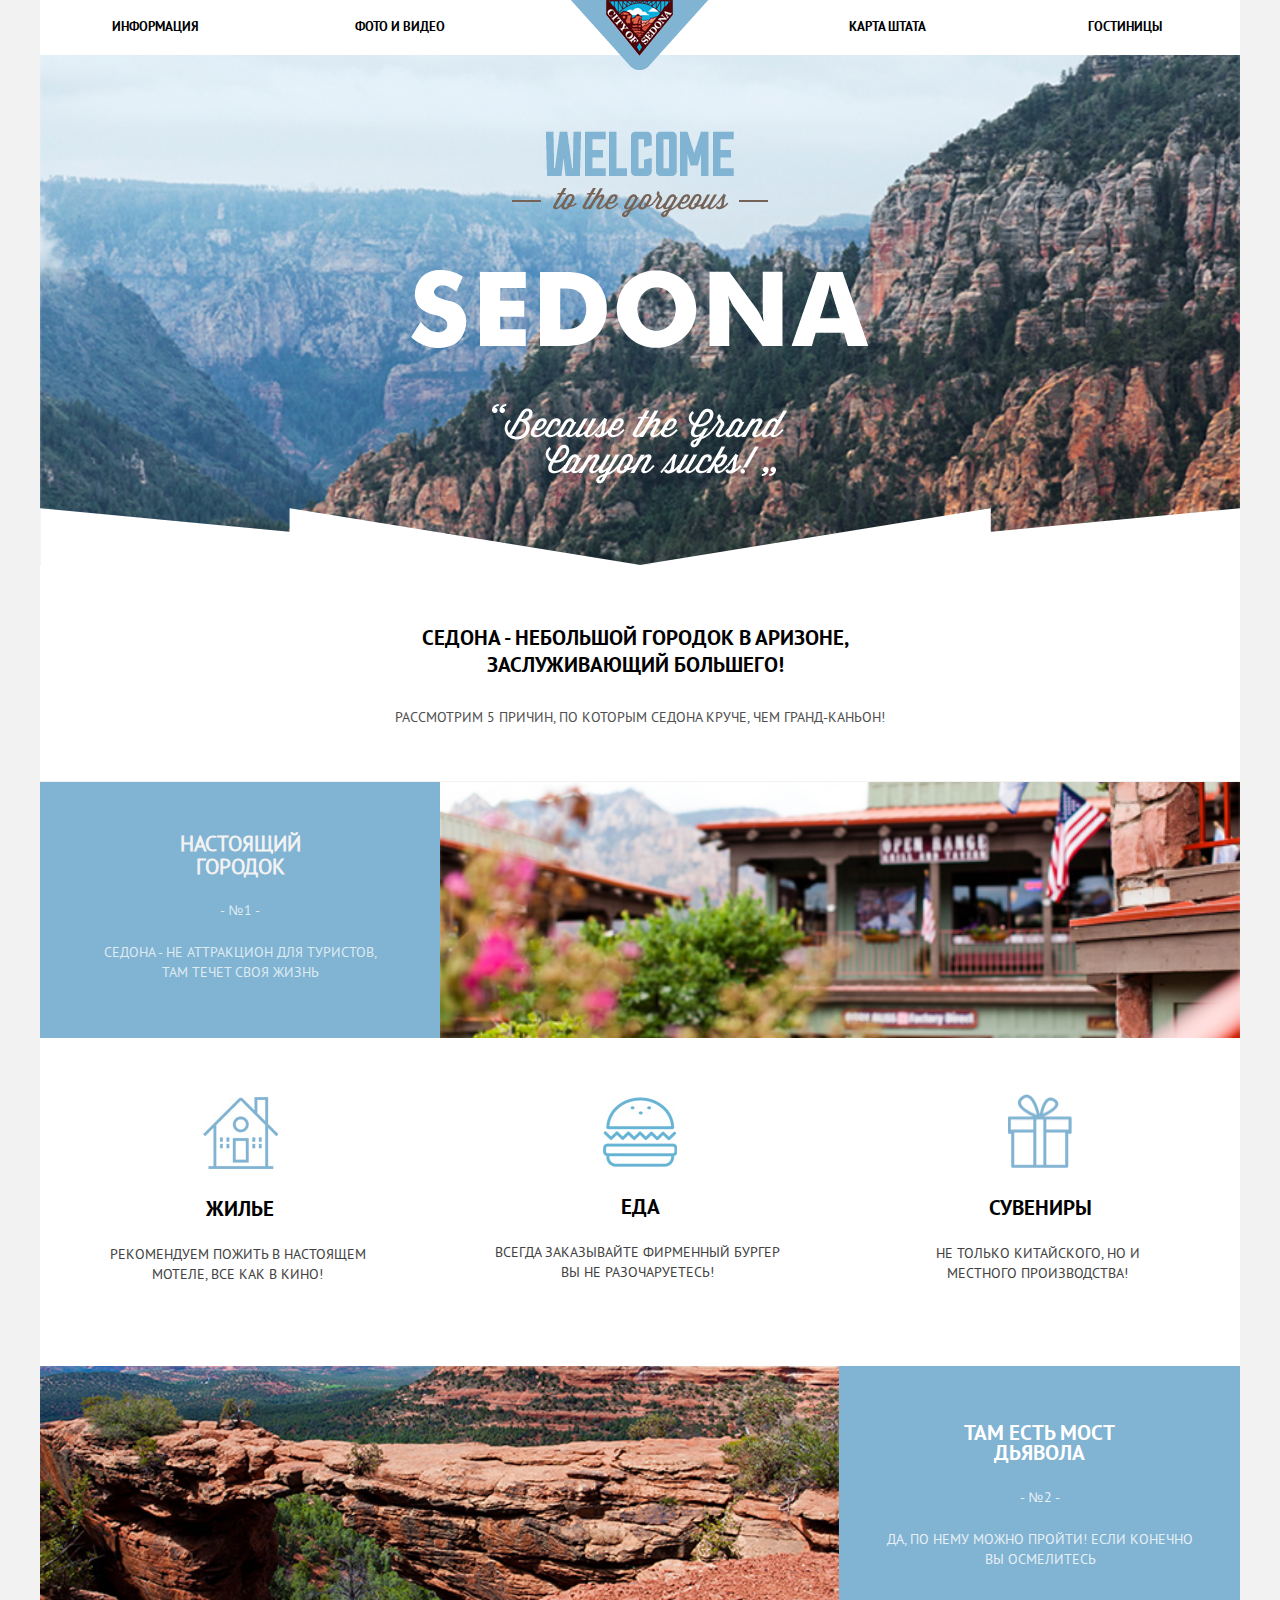
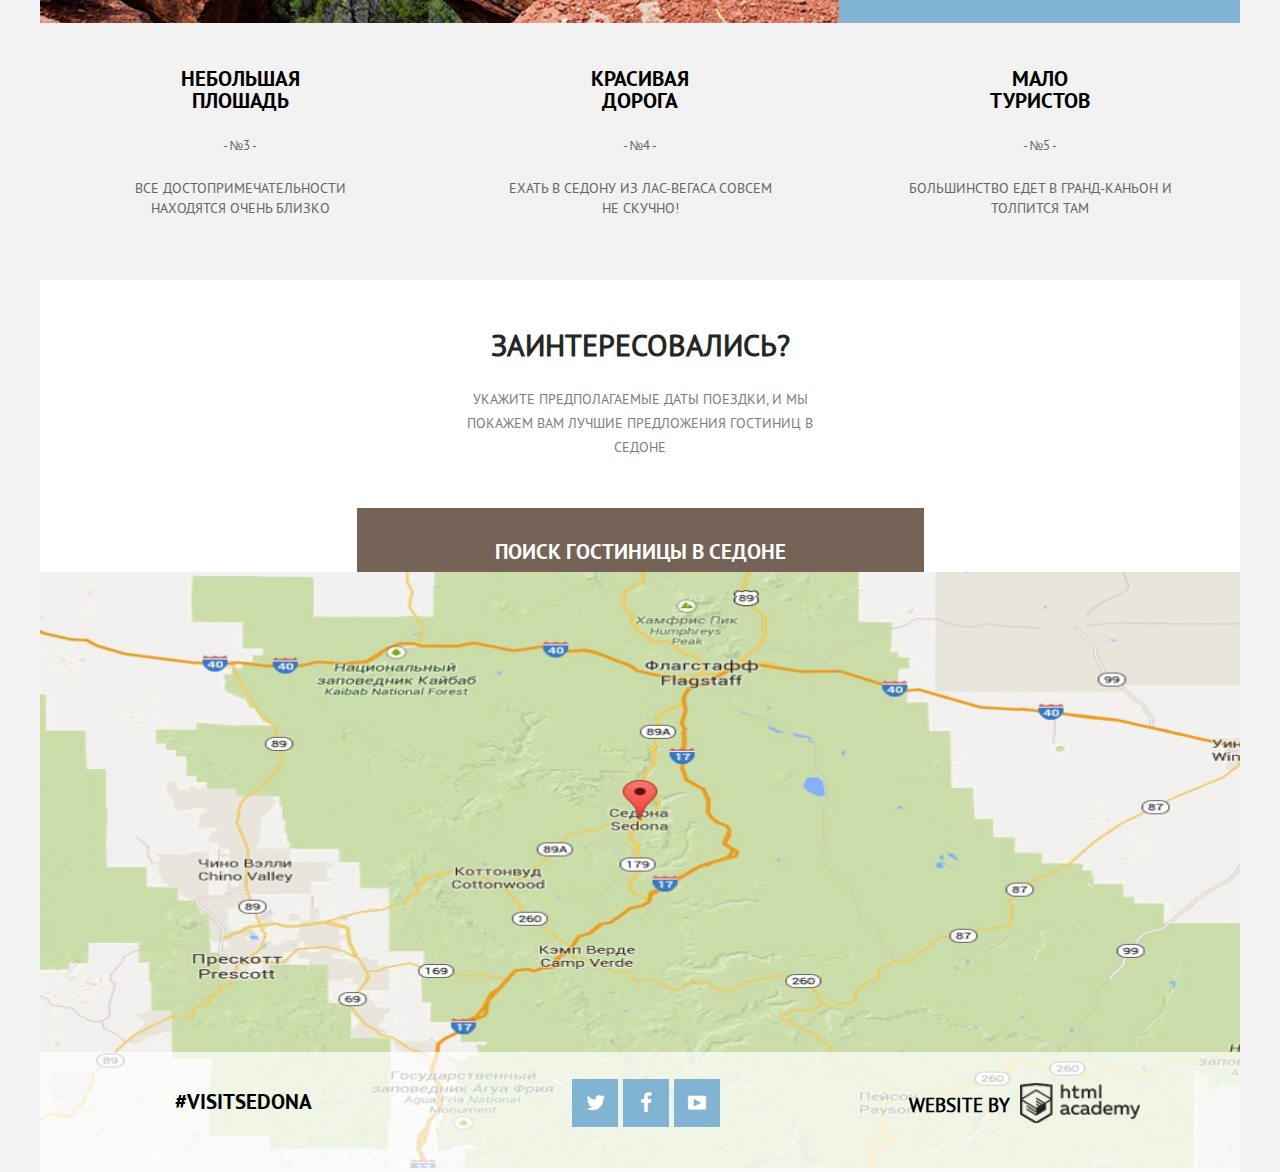
==== commit 7cd1df6a: "Last commit" ====
--- a/index.html
+++ b/index.html
@@ -3,7 +3,6 @@
 <head>
 	<meta charset="utf-8">
 	<link rel="stylesheet" type="text/css" href="css/style.css">
-	<script src="js/javascript.js"></script>
 	<title>index</title>
 </head>
 <body>
@@ -107,7 +106,7 @@
 			</div>
 			<div class="section-info-last-footer">
 				<h2>Заинтересовались?</h2>
-				<p>Укажите предполагаемые даты поездки,<br> и мы покажем вам лучшие предложения гостиниц в Седоне</p>
+				<p>Укажите предполагаемые даты поездки, и мы покажем вам лучшие предложения гостиниц в Седоне</p>
 				<button class="find-hotel" type="button" id="button-display" onclick="Display()">Поиск гостиницы в Седоне</button>
 			</div>
 		</div>
@@ -171,5 +170,6 @@
 			</div>
 		</div>
 	</div>
+	<script src="js/javascript.js"></script>
 </body>
 </html>--- a/css/style.css
+++ b/css/style.css
@@ -1,52 +1,40 @@
-
-
 body{
-	margin: 0 auto;
-	background-color: #f2f2f2;
-	width: 1200px;
-}
-
-
-/*PTSans*/
+margin: 0 auto;
+background-color: #f2f2f2;
+width: 1200px;
+}
 @font-face{
-	font-family: "PTSans-Regular";
-	src: url("../fonts/ptsans.woff") format("woff"),
-	url("../fonts/ptsans.woff2") format("woff2");
-}
-
+font-family: "PTSans-Regular";
+src: url("../fonts/ptsans.woff") format("woff"),
+url("../fonts/ptsans.woff2") format("woff2");
+}
 @font-face{
-	font-family: "PTSans-Bold";
-	src: url("../fonts/ptsansbold.woff") format("woff"),
-	url("../fonts/ptsansbold.woff2") format("woff2");
-}
-
-
-
-/*sedona-symbols*/
+font-family: "PTSans-Bold";
+src: url("../fonts/ptsansbold.woff") format("woff"),
+url("../fonts/ptsansbold.woff2") format("woff2");
+}
 @font-face {
-	font-weight: normal;font-style: normal;
-	font-family: "symbols-sedona";src: url("../fonts/symbols-sedona.woff") format("woff"),
-	url("../fonts/symbols-sedona.woff2") format("woff2");
-}
-
+font-weight: normal;font-style: normal;
+font-family: "symbols-sedona";src: url("../fonts/symbols-sedona.woff") format("woff"),
+url("../fonts/symbols-sedona.woff2") format("woff2");
+}
 [class^="icon-"]::before,
 [class*=" icon-"]::before {
-	display: inline-block;
-	vertical-align: none;
-	width: 1em;
-	margin-right: 0.2em;
-	margin-left: 0.2em;
-	font-weight: normal;
-	line-height: 1em;
-	font-family: "symbols-sedona";
-	text-align: center;
-	text-transform: none;
-	text-decoration: inherit;
-	font-style: normal;
-	font-variant: normal;
-	speak: none;
-}
-
+display: inline-block;
+vertical-align: none;
+width: 1em;
+margin-right: 0.2em;
+margin-left: 0.2em;
+font-weight: normal;
+line-height: 1em;
+font-family: "symbols-sedona";
+text-align: center;
+text-transform: none;
+text-decoration: inherit;
+font-style: normal;
+font-variant: normal;
+speak: none;
+}
 .icon-facebook::before { content: "\66"; } /* "f" */
 .icon-twitter::before { content: "\74"; } /* "t" */
 .icon-up-dir::before { content: "\25b2"; } /* "▲" */
@@ -58,1110 +46,1058 @@
 .icon-plus::before { content: "\e801"; } /* "" */
 .icon-minus::before { content: "\e802"; } /* "" */
 .icon-youtube::before { content: "\f39e"; } /* "" */
-
-
 @media(max-width: 1190px){
-	body{
-		max-width: 768px;
-	}
-	.header{
-		width: 768px;
-	}
-	.header .nav-menu-left ul li{
-		padding: 0;
-		padding: 18px 40px 18px 30px;
-	}
-	.header .nav-logo{
-		margin: 0;
-	}
-	.header .nav-menu-right ul li{
-		padding: 0;
-		padding: 18px 20px 18px 47px;
-	}
-	.section,
-	.section .section-top-welcome,
-	.footer{
-		max-width: 768px;
-	}
-	.section .section-top,
-	.section .section-top-footer{
-		background-size: 768px;
-	}
-	.section .section-top{
-		height: 515px;
-	}
-	.section .section-top .section-top-welcome{
-		padding-top: 20px;
-	}
-	.section .section-top .section-top-gorgeous{
-		padding-top: 5px;
-	}
-	.section .section-top .section-top-sedona{
-		margin-top: 25px;
-	}
-	.section .section-top .section-top-canyon{
-		margin-top: 30px;
-	}
-	.section .section-top-footer{
-		margin-top: -20px;
-	}
-	.section .section-info{
-		margin-top: -30px;
-	}
-	.section .section-top-footer h3{
-		padding-top: 54px;
-		margin: 0 auto;
-	}
-	.section .section-top-footer h3{
-		margin: 20px auto;
-	}
-	.section-info-first-container,
-	.section-info-second-block,
-	.section-info-third-container,
-	.section-info-last-container{
-		max-width: 253px;
-	}
-	.section .section-info-first-container h3{
-		margin: 30px 20px;
-	}
-	.section .section-info-first-container p{
-		margin: 20px;
-	}
-	.section-info-first-image,
-	.section .section-info-third-image {
-		max-width: 515px;
-		background-size: 515px 335px;
-	}
-	.section .section-info-second-block p{
-		line-height: 20px;
-		margin-left: 51px;
-		margin-right: 51px;
-		margin-bottom: 20px;
-	}
-	/*.section .section-info-third,
-	.section .section-info-third-image,
-	.section .section-info-third-container{
-		height: 182px;
-	}*/
-	.section .section-info-third-container h3{
-		margin-top: 15px;
-		margin-left: 20px;
-		margin-right: 20px;
-		margin-bottom: 15px;
-	}
-	.section .section-info-third-container-p-two{
-		margin: 15px 30px;
-		line-height: 15px;
-	}
-	.section .section-info-last-container h3{
-		margin: 20px 47px;
-	}
-	.section .section-info-last-container p:last-child{
-		line-height: 20px;
-		margin: 25px 20px;
-	}
-	.footer iframe{
-		width: 768px;
-	}
-	body .footer .footer-bottom{
-		width: 768px;
-		position: relative;
-		margin-top: -53px;
-		height: 50px;
-	}
-	body .footer-down{
-		height: 50px;
-	}
-	.footer .footer-bottom .footer-element h3 a,
-	.footer-down .footer-element h3 a{
-		margin: 0;
-		margin-left: 55px;
-	}
-	.footer .footer-bottom .footer-element h3,
-	.footer-down .footer-element h3{
-		margin: 10px auto;
-	}
-	.footer .footer-bottom .footer-element .dot,
-	.footer-down .footer-element .dot{
-		margin: 0 auto auto 90px;
-	}
-	.footer .footer-bottom .footer-element .htmlacademy,
-	.footer-down .footer-element .htmlacademy{
-		margin-top: 5px;
-		margin-right: 35px;
-	}
-
-	/*sedona-hotel.html*/
-	.header-second .header-second-block1{
-		margin-left: -440px;
-	}
-	.header-second .header-second-block2{
-		margin-left: -280px;
-	}
-	.header-second .filter-range{
-		margin-right: 10px;
-		margin-top: 0;
-	}
-	.footersection .footersection-menu-first .icon-down-dir{
-		margin-right: 30px;
-	}
-}
-
-
-
-
-
-/*header*/
+body{
+max-width: 768px;
+}
+.header{width: 768px;
+}
+.header .nav-menu-left ul li{
+padding: 0;
+padding: 18px 40px 18px 30px;
+}
+.header .nav-logo{
+margin: 0;
+}
+.header .nav-menu-right ul li{
+padding: 0;
+padding: 18px 20px 18px 47px;
+}
+.section,.section .section-top-welcome,.footer{
+max-width: 768px;
+}
+.section .section-top,.section .section-top-footer{
+background-size: 768px;
+}
+.section .section-top{
+height: 515px;
+}
+.section .section-top .section-top-welcome{
+padding-top: 20px;
+}
+.section .section-top .section-top-gorgeous{
+padding-top: 5px;
+}
+.section .section-top .section-top-sedona{
+margin-top: 25px;
+}
+.section .section-top .section-top-canyon{
+margin-top: 30px;
+}
+.section .section-top-footer{
+margin-top: -20px;
+}
+.section .section-info{
+margin-top: -30px;
+}
+.section .section-top-footer h3{
+padding-top: 54px;
+margin: 0 auto;
+}
+.section .section-top-footer h3{
+margin: 20px auto;
+}
+.section-info-first-container,
+.section-info-second-block,
+.section-info-third-container,
+.section-info-last-container{
+max-width: 253px;
+}
+.section .section-info-first-container h3{
+margin: 30px 20px;
+}
+.section .section-info-first-container p{
+margin: 20px;
+}
+.section-info-first-image,.section .section-info-third-image {
+max-width: 515px;
+background-size: 515px 335px;
+}
+.section .section-info-second-block p{line-height: 20px;margin-left: 51px;
+margin-right: 51px;
+margin-bottom: 20px;
+}
+.section .section-info-third-container h3{
+margin-top: 15px;
+margin-left: 20px;
+margin-right: 20px;
+margin-bottom: 15px;
+}
+.section .section-info-third-container-p-two{
+margin: 15px 30px;
+line-height: 15px;
+}
+.section .section-info-last-container h3{
+margin: 20px 47px;
+}
+.section .section-info-last-container p:last-child{
+line-height: 20px;
+margin: 25px 20px;
+}
+.section .section-info-last-footer p{
+margin: 23px 185px 49px;
+}
+.footer iframe{
+width: 768px;
+}
+body .footer .footer-bottom{
+width: 768px;
+position: relative;
+margin-top: -53px;
+height: 50px;
+}
+body .footer-down{
+height: 50px;
+}
+.footer .footer-bottom .footer-element h3 a,
+.footer-down .footer-element h3 a{
+margin: 0;
+margin-left: 55px;
+}
+.footer .footer-bottom .footer-element h3,
+.footer-down .footer-element h3{
+margin: 10px auto;
+}
+.footer .footer-bottom .footer-element .dot,
+.footer-down .footer-element .dot{
+margin: 0 auto auto 90px;
+}
+.footer .footer-bottom .footer-element .htmlacademy,.footer-down .footer-element .htmlacademy{
+margin-top: 5px;
+margin-right: 35px;
+}
+.header-second .header-second-block1{
+margin-left: -440px;
+}
+.header-second .header-second-block2{
+margin-left: -280px;
+}
+.header-second .filter-range{
+margin-right: 10px;
+margin-top: 0;
+}
+.footersection .footersection-menu-first .icon-down-dir{
+margin-right: 30px;
+}
+}
 .header{
-	background-color: #ffffff;
-	max-width: 1200px;
-	height: 55px;
-	margin: 0 auto;
-}
-.nav-menu-left ul,
-.nav-menu-right ul{
-	margin: 0 auto;
-	padding: 0;
+background-color: #ffffff;
+max-width: 1200px;
+height: 55px;
+margin: 0 auto;
+}
+.nav-menu-left ul,.nav-menu-right ul{
+margin: 0 auto;
+padding: 0;
 }
 .nav-menu-left ul li{
-	list-style: none;
-	text-align: center;
-	float:left;
-	padding: 17px 84px 17px 72px;
+list-style: none;
+text-align: center;
+float:left;padding: 17px 84px 17px 72px;
 }
 .nav-menu-left a,
 .nav-menu-right a{
-	text-decoration: none;
-	font-family: "PTSans-Bold","Arial",sans-serif;
-	font-size: 13px;
-	font-weight: 26px;
-	color: #000000;
-	text-transform: uppercase;
-}
+text-decoration: none;
+font-family: "PTSans-Bold","Arial",sans-serif;
+font-size: 13px;
+font-weight: 26px;
+color: #000000;
+text-transform: uppercase;}
 .nav-menu-left a:hover,
 .nav-menu-right a:hover{
-	color: #a3c7de;
+color: #a3c7de;
 }
 .nav-menu-left a:active,
 .nav-menu-right a:active{
-	color: #c7c7c7;
+color: #c7c7c7;
 }
 .nav-logo{
-	float: left;
-	margin: auto 50px auto 42px;
+float: left;
+margin: auto 50px auto 42px;
 }
 .nav-menu-right ul li{
-	list-style: none;
-	text-align: center;
-	float: left;
-	padding: 17px 72px 17px 90px;
-}
-
-
-
-
-/*section in sedona-index.html*/
+list-style: none;
+text-align: center;
+float: left;
+padding: 17px 72px 17px 90px;
+}
 .section{
-	width: 1200px;
-	margin: 0 auto;
+width: 1200px;
+margin: 0 auto;
 }
 .section-top{
-	background-image: url("../img/content/welcome-sedona-image-second.jpg");
-	background-repeat: no-repeat;
-	background-position: 0 -82px;
-	background-size: 1200px;
-	min-width: 768px;
-	max-width: 1200px;
-}
+background-image: url("../img/content/welcome-sedona-image-second.jpg");
+background-repeat: no-repeat;
+background-position: 0 -82px;
+background-size: 1200px;min-width: 768px;max-width: 1200px;}
 .section-top-welcome{
-	padding-top: 76px;
-	height: 45px;
-	text-align: center;
-	width: 1200px;
+padding-top: 76px;
+height: 45px;
+text-align: center;
+width: 1200px;
 }
 .section-top-gorgeous{
-	text-align: center;
-	margin: 0;
-	height: 30px;
-	padding-top: 12px;
-	padding-bottom: 0;
+text-align: center;
+margin: 0;
+height: 30px;
+padding-top: 12px;
+padding-bottom: 0;
 }
 .section-top-sedona{
-	text-align: center;
-	height: 78px;
-	margin-top: 52px;
+text-align: center;
+height: 78px;
+margin-top: 52px;
 }
 .section-top-canyon{
-	text-align: center;
-	margin-top: 56px;
-	height: 80px;
+text-align: center;
+margin-top: 56px;
+height: 80px;
 }
 .section-top-footer{
-	background-image: url("../img/content/background-fon.png");
-	background-repeat: no-repeat;
-	text-align: center;
-	margin-top: 24px;
-	height: 274px;
+background-image: url("../img/content/background-fon.png");
+background-repeat: no-repeat;
+text-align: center;
+margin-top: 24px;
+height: 274px;
 }
 .section-top-footer h3{
-	font-family: "PTSans-Bold","Arial",sans-serif;
-	font-weight: 26px;
-	font-size: 21px;
-	color: #000000;
-	text-transform: uppercase;
-	padding-top: 116px;
-	margin:0 360px;
-	margin-bottom: 30px;
-	width: 470px;
+font-family: "PTSans-Bold","Arial",sans-serif;
+font-weight: 26px;
+font-size: 21px;
+color: #000000;
+text-transform: uppercase;
+padding-top: 116px;
+margin:0 360px;
+margin-bottom: 30px;
+width: 470px;
 }
 .section-top-footer p{
-	margin: 0;
-	padding-bottom: 58px;
-	color: #4e4e4e;
-	font-family: "PTSans-Regular","Tahoma",sans-serif;
-	font-size: 14px;
-	font-weight: 24px;
-	text-transform: uppercase;
-}
-/*section-info in sedona-index.html level 1*/
+margin: 0;
+padding-bottom: 58px;
+color: #4e4e4e;
+font-family: "PTSans-Regular","Tahoma",sans-serif;
+font-size: 14px;
+font-weight: 24px;
+text-transform: uppercase;
+}
 .section-info-first{
-	background-color: #81b3d2;
-	height: 256px;
-	max-width: 1200px;
+background-color: #81b3d2;
+height: 256px;
+max-width: 1200px;
 }
 .section-info-first-container{
-	text-align: center;
-	width: 400px;
-	height: 256px;
-	float: left;
-	font-family: "PTSans-Regular","Tahoma",sans-serif;
-	color: #f2f2f2;
-	font-size: 14px;
-	font-weight: 21px;
-	text-transform: uppercase;
+text-align: center;
+width: 400px;
+height: 256px;
+float: left;
+font-family: "PTSans-Regular","Tahoma",sans-serif;
+color: #f2f2f2;
+font-size: 14px;
+font-weight: 21px;
+text-transform: uppercase;
 }
 .section-info-first-container h3{
-	margin-left: 105px;
-	margin-right: 105px;
-	margin-top: 50px;
-	line-height: 23px;
-	margin-bottom: 23px;
-	font-size: 21px;
-	font-weight: 21px;
+margin-left: 105px;
+margin-right: 105px;
+margin-top: 50px;
+line-height: 23px;
+margin-bottom: 23px;
+font-size: 21px;
+font-weight: 21px;
 }
 .section-info-first-container p{
-	color: #ddebf3;
+color: #ddebf3;
 }
 .section-info-first-container-p-one{
-	margin-top: 23px;
-	margin-bottom: 47px;
-	line-height: 20px;
-	margin-left: 53px;
-	margin-right: 53px;
+margin-top: 23px;
+margin-bottom: 47px;
+line-height: 20px;
+margin-left: 53px;
+margin-right: 53px;
 }
 .section-info-first-image{
-	background-image: url("../img/content/sedona-city.jpg");
-	background-repeat: no-repeat;
-	background-size: 800px;
-	background-position: 0 -78px;
-
-	float: left;
-	width: 800px;
-	height: 256px;
-}
-/*section-info in sedona-index.html level 2*/
-.section-info-second{
-	background-color: #ffffff;
-	text-transform: uppercase;
-	height: 328px;
-}
-
-.section-info-second-block{
-	float: left;
-	width: 400px;
-	height: 328px;
-	font-family: "PTSans-Regular","Tahoma",sans-serif;
-	text-align: center;
-	color: #414141;
-	font-size: 14px;
-	font-weight: 21px;
+background-image: url("../img/content/sedona-city.jpg");
+background-repeat: no-repeat;
+background-size: 800px;
+background-position: 0 -78px;
+float: left;
+width: 800px;
+height: 256px;
+}
+.section-info-second{background-color: #ffffff;text-transform: uppercase;height: 328px;}
+.section-info-second-block{float: left;width: 400px;height: 328px;font-family: "PTSans-Regular","Tahoma",sans-serif;
+text-align: center;
+color: #414141;
+font-size: 14px;
+font-weight: 21px;
 }
 .section-info-second-block img{
-	margin-top: 59px;
+margin-top: 59px;
 }
 .section-info-second-block:last-child img{
-	margin-top: 56px;
+margin-top: 56px;
 }
 .section-info-second-block h3{
-	font-family: "PTSans-Bold","Arial",sans-serif;
-	font-size: 21px;
-	color: #000000;
-	margin: 22px auto 22px auto;
+font-family: "PTSans-Bold","Arial",sans-serif;
+font-size: 21px;
+color: #000000;
+margin: 22px auto 22px auto;
 }
 .section-info-second-block p{
-	line-height: 20px;
-	margin-left: 60px;
-	margin-right: 65px;
+line-height: 20px;
+margin-left: 60px;
+margin-right: 65px;
 }
 .section-info-second-block:nth-child(2) p{
-	margin-left: 50px;
-	margin-right: 55px;
-}
-/*section-info in sedona-index.html level 3*/
+margin-left: 50px;
+margin-right: 55px;
+}
 .section-info-third{
-	background-color: #81b3d2;
-	height: 257px;
+background-color: #81b3d2;
+height: 257px;
 }
 .section-info-third-image{
-	float: left;
-	width: 800px;
-	height: 257px;
-	background-image: url("../img/content/sedona-landscape.jpg");
-	background-repeat: no-repeat;
-	background-size: 800px;
-	background-position: -1px -76px;
+float: left;
+width: 800px;
+height: 257px;
+background-image: url("../img/content/sedona-landscape.jpg");
+background-repeat: no-repeat;
+background-size: 800px;
+background-position: -1px -76px;
 }
 .section-info-third-container{
-	float: left;
-	text-align: center;
-	width: 400px;
-	height: 257px;
-	text-transform: uppercase;
-	font-family: "PTSans-Regular","Tahoma",sans-serif;
-	color: #e6f0f6;
-	font-size: 14px;
-	font-weight: 21px;
+float: left;
+text-align: center;
+width: 400px;
+height: 257px;
+text-transform: uppercase;
+font-family: "PTSans-Regular","Tahoma",sans-serif;
+color: #e6f0f6;
+font-size: 14px;
+font-weight: 21px;
 }
 .section-info-third-container h3{
-	font-family: "PTSans-Bold","Arial",sans-serif;
-	color: #ffffff;
-	font-size: 21px;
-	margin-top: 57px;
-	line-height: 20px;
-	margin-left: 124px;
-	margin-right: 125px;
-	margin-bottom: 0;
+font-family: "PTSans-Bold","Arial",sans-serif;
+color: #ffffff;
+font-size: 21px;
+margin-top: 57px;
+line-height: 20px;
+margin-left: 124px;
+margin-right: 125px;
+margin-bottom: 0;
 }
 .section-info-third-container-p-one{
-	margin: 25px 0 23px 0;
+margin: 25px 0 23px 0;
 }
 .section-info-third-container-p-two{
-	margin-top: 0;
-	line-height: 20px;
-	margin-right: 40px;
-	margin-left: 40px;
+margin-top: 0;
+line-height: 20px;
+margin-right: 40px;
+margin-left: 40px;
 }
 /*section-info in sedona-index.html level 4*/
 .section-info-last-container{
-	text-align: center;
-	float: left;
-	width: 400px;
-	height: 257px;
-	text-transform: uppercase;
-	font-family: "PTSans-Regular","Tahoma",sans-serif;
-	font-weight: 21px;
-	color: #656565;
+text-align: center;
+float: left;
+width: 400px;
+height: 257px;
+text-transform: uppercase;
+font-family: "PTSans-Regular","Tahoma",sans-serif;
+font-weight: 21px;
+color: #656565;
 }
 .section-info-last-container h3{
-	margin-top: 45px;
-	margin-right: 140px;
-	margin-left: 140px;
-	margin-bottom: 0;
-	font-family: "PTSans-Bold","Arial",sans-serif;
-	font-size: 21px;
-	font-weight: 26px;
-	color: #000000;
-	line-height: 22px;
+margin-top: 45px;
+margin-right: 140px;
+margin-left: 140px;
+margin-bottom: 0;
+font-family: "PTSans-Bold","Arial",sans-serif;
+font-size: 21px;
+font-weight: 26px;
+color: #000000;
+line-height: 22px;
 }
 .section-info-last-container p{
-	margin-top: 25px;
-	font-size: 13px;
-	margin-bottom: 24px;
+margin-top: 25px;
+font-size: 13px;
+margin-bottom: 24px;
 }
 .section-info-last-container p:last-child{
-	margin-top: 0;
-	margin-bottom: 0;
-	font-size: 14px;
-	margin-left: 65px;
-	margin-right: 65px;
-	line-height: 20px;
+margin-top: 0;
+margin-bottom: 0;
+font-size: 14px;
+margin-left: 65px;
+margin-right: 65px;
+line-height: 20px;
+}
+.section-info-last::after{
+clear: both;
 }
 .section-info-last-footer{
-	height: 292px;
-	text-align: center;
-	background-color: #ffffff;
-	text-transform: uppercase;
-	font-family: "PTSans-Regular","Tahoma",sans-serif;
-	color: #7d7d7d;
+height: 292px;
+text-align: center;
+background-color: #ffffff;
+text-transform: uppercase;
+font-family: "PTSans-Regular","Tahoma",sans-serif;
+color: #7d7d7d;
 }
 .section-info-last-footer h2{
-	font-weight: 26px;
-	font-size: 30px;
-	color: #262626;
-	padding-top: 45px;
-	margin: 0;
+font-weight: 26px;
+font-size: 30px;
+color: #262626;
+padding-top: 45px;
+margin: 0;
 }
 .section-info-last-footer p{
-	margin-top: 23px;
-	margin-bottom: 49px;
-	font-size: 14px;
-	line-height: 24px;
-}
-.section-info-last-footer button{	
-	width: 567px;
-	height: 86px;
-	font-family: "PTSans-Bold","Arial",sans-serif;
-	text-transform: uppercase;
-	font-size: 21px;
-	font-weight: 24px;
-	color:#ffffff;
-	background-color: #766357;
-	border: 0;
+margin: 23px 401px 49px;
+font-size: 14px;
+line-height: 24px;
+}
+.section-info-last-footer button{
+width: 567px;
+height: 86px;
+font-family: "PTSans-Bold","Arial",sans-serif;
+text-transform: uppercase;
+font-size: 21px;
+font-weight: 24px;
+color:#ffffff;
+background-color: #766357;
+border: 0;
 }
 .section-info-last-footer button:hover{
-	background-color: #604e43;
+background-color: #604e43;
 }
 .section-info-last-footer button:active{
-	background-color: #503e33;
-	color: #857871;
+background-color: #503e33;
+color: #857871;
 }
 /*footer*/
 .footer{
-	background-image: url("../img/content/local-map.jpg");
-	background-size: 1200px 596px;
-	max-width: 1200px;
-	max-height: 596px;
-	position: relative;
-	margin: 0 auto;
+background-image: url("../img/content/local-map.jpg");
+background-size: 1200px 596px;
+max-width: 1200px;
+max-height: 596px;
+position: relative;
+margin: 0 auto;
 }
 .style-form{
-	position: relative; 
-	top: 0; 
-	margin: 0 auto; 
-	width: 569px;
+position: relative;
+top: 0;
+margin: 0 auto;
+width: 569px;
 }
 iframe{
-	width: 1200px;
-	height: 596px;
-	border: 0;
+width: 1200px;
+height: 596px;
+border: 0;
 }
 .footer-form{
-	width: 569px;
-	background-color: #ffffff;
-	position: absolute;
-	margin: 0 auto;
+width: 569px;
+background-color: #ffffff;
+position: absolute;
+margin: 0 auto;
 }
 .hide{
-	opacity: 0;
-	top: -500px;
-	transition: opacity 0.2s, top 1s;
+opacity: 0;
+top: -500px;
+transition: opacity 0.2s, top 1s;
 }
 .show{
-	opacity: 1;
-	top: 0;
-	transition: opacity 1s, top 0.3s;
+opacity: 1;
+top: 0;
+transition: opacity 1s, top 0.3s;
 }
 .footer .footer-bottom{
-	background-color: rgba(255,255,255,0.7);
-	position: relative;
-	height: 120px; 
-	margin-top: -120px;
+background-color: rgba(255,255,255,0.7);
+position: relative;
+height: 120px;
+margin-top: -120px;
 }
 .footer-down{
-	max-width: 1200px;
-	margin: 0 auto;
-	height: 120px;
-	background-color: rgb(255,255,255);
+max-width: 1200px;
+margin: 0 auto;
+height: 120px;
+background-color: rgb(255,255,255);
+}
+.footer-element:after{
+clear: both;
 }
 .footer-element h3{
-	float: left;
-	text-align: center;
-	margin-top: 36px;
+float: left;
+text-align: center;
+margin-top: 36px;
 }
 .footer-element h3 a {
-	font-family: "PTSans-Bold","Arial",sans-serif;
-	font-size: 21px;
-	font-weight: 26px;
-	color: #000000;
-	text-transform: uppercase;
-	text-decoration: none;
-	margin-left: 135px;
+font-family: "PTSans-Bold","Arial",sans-serif;
+font-size: 21px;
+font-weight: 26px;
+color: #000000;
+text-transform: uppercase;
+text-decoration: none;
+margin-left: 135px;
 }
 .footer-element .dot{
-	float: left;
-	margin: 27px auto auto 255px;
+float: left;
+margin: 27px auto auto 255px;
+}
+.footer-element .dot:after{
+clear: both;
 }
 .footer-element .dot a{
-	float: left;
-	width: 46px;
-	height: 48px;
-	margin-left: 5px;
-	text-align:center;
-	background-color: #81b3d2;
+float: left;
+width: 46px;
+height: 48px;
+margin-left: 5px;
+text-align:center;
+background-color: #81b3d2;
 }
 .footer-element .dot a span{
-	font-size: 21px;
-	color: #ffffff;
-	display: inline-block;
-	vertical-align: middle;
-	margin-top: 12px;
+font-size: 21px;
+color: #ffffff;
+display: inline-block;
+vertical-align: middle;
+margin-top: 12px;
 }
 .footer-element .dot a:hover{
-	background-color: #669ec0;
+background-color: #669ec0;
 }
 .footer-element .dot a:active{
-	background-color: #5496bd;
-	color: #88b6d1;
+background-color: #5496bd;
+color: #88b6d1;
 }
 .htmlacademy{
-	float:right;
-	margin-top: 31px;
-	margin-right: 100px;
+float:right;
+margin-top: 31px;
+margin-right: 100px;
 }
 .htmlacademy div:first-child{
-	float: left;
-	text-align: center;
-	text-transform: uppercase;
-	font-family: "PTSans-Regular","Tahoma",sans-serif;
-	font-size: 19px;
-	font-weight: 20px;
-	margin: 10px;
+float: left;
+text-align: center;
+text-transform: uppercase;
+font-family: "PTSans-Regular","Tahoma",sans-serif;
+font-size: 19px;
+font-weight: 20px;
+margin: 10px;
 }
 .htmlacademy a {
-	background-image: url("../img/decoration/htmlacademy-logo.png");
-	background-size: 120px;
-	background-repeat: no-repeat;
-	width: 120px;
-	height: 40px;
-	float: right;
+background-image: url(
+"../img/decoration/htmlacademy-logo.png");
+background-size: 120px;
+background-repeat: no-repeat;
+width: 120px;
+height: 40px;
+float: right;
 }
 .htmlacademy a:hover{
-	background-image: url("../img/decoration/htlacademy-logo-blue.png");
+background-image: url("../img/decoration/htlacademy-logo-blue.png");
 }
 .htmlacademy a:active{
-	background-image: url("../img/decoration/htmlacademy-logo.png");
-	opacity: 0.4;
+background-image: url("../img/decoration/htmlacademy-logo.png");
+opacity: 0.4;
 }
 .clear{
-	clear: both;
+clear: both;
 }
 /*form*/
 .footer-form form{
-	height: 370px;
+height: 370px;
+}
+.footer-form form:after{
+clear: both;
 }
 form div:first-child{
-	margin-top: 20px;
-}
-form,
-form div{
-	width: 560px;
-	margin: 0 auto;
+margin-top: 20px;
+}
+form,form div{
+width: 560px;
+margin: 0 auto;
 }
 .count-person{
-	float: left;
-	width: 275px;
+float: left;
+width: 275px;
 }
 .one{
-	width: 285px;
+width: 285px;
 }
 .not{
-	margin-left: 40px;
+margin-left: 40px;
 }
 .not+.btn-minus{
-	margin-left: 30px;
+margin-left: 30px;
 }
 input{
-	background-color: #f2f2f2;
-	border: 0;
-}
-
+background-color: #f2f2f2;border: 0;
+}
 form input[type="text"]{
-	font-family: "PTSans-Bold","Arial",sans-serif;
-	text-transform: uppercase;
-	font-size: 14px;
-	font-weight: 26px;
-	color: #000000;
-	padding-left: 5px;
-	padding-top: 0;
-	height: 37px;
-	width: 300px;
-	margin-left: 19px;
-	margin-top: 30px;
-	float: left;
+font-family: "PTSans-Bold","Arial",sans-serif;
+text-transform: uppercase;
+font-size: 14px;
+font-weight: 26px;
+color: #000000;
+padding-left: 5px;
+padding-top: 0;
+height: 37px;
+width: 300px;
+margin-left: 19px;
+margin-top: 30px;
+float: left;
 }
 form>div>.date-in{
-	margin-left: 22px;
+margin-left: 22px;
 }
 form input[type="text"]:focus{
-	background:: 2px solid #e5e5e5;
-	background-color: #ffffff;
+background: 2px solid #e5e5e5;
+background-color: #ffffff;
 }
 form div .person{
-	height: 35px;
-	width: 38px;
-	padding: 0;
-	margin-left: 0;
-	margin-top: 32px;
-	text-align: center;
+height: 35px;
+width: 38px;
+padding: 0;
+margin-left: 0;
+margin-top: 32px;
+text-align: center;
 }
 .btn-find{
-	width: 458px;
-	height: 60px;
-	font-family: "PTSans-Bold","Arial",sans-serif;
-	text-align: center;
-	text-transform: uppercase;
-	font-size: 21px;
-	font-weight: 26px;
-	color: #ffffff;
-	background-color: #81b3d2;
-	margin: 0px auto;
-	border: 0;
+width: 458px;
+height: 60px;
+font-family: "PTSans-Bold","Arial",sans-serif;
+text-align: center;
+text-transform: uppercase;
+font-size: 21px;
+font-weight: 26px;
+color: #ffffff;
+background-color: #81b3d2;
+margin: 0px auto;
+border: 0;
 }
 .btn-find:hover{
-	background-color: #669ec0;
-	color: #ffffff;
+background-color: #669ec0;
+color: #ffffff;
 }
 .btn-find:active{
-	background-color: #5496bd;
-	color: #88b6d1;
+background-color: #5496bd;
+color: #88b6d1;
 }
 .section-button-find{
-	text-align: center;
-	margin-top: 55px;
+text-align: center;
+margin-top: 55px;
 }
 form div label{
-	float: left;
-	margin-left: 55px;
-	margin-top: 40px;
-	font-family: "PTSans-Bold","Arial",sans-serif;
-	text-transform: uppercase;
-	font-size: 14px;
-	font-weight: 26px;
-	color: #000000;
+float: left;
+margin-left: 55px;
+margin-top: 40px;
+font-family: "PTSans-Bold","Arial",sans-serif;
+text-transform: uppercase;
+font-size: 14px;
+font-weight: 26px;
+color: #000000;
 }
 .btn-calendar{
-	float: left;
-	height: 38px;
-	width: 38px;
-	margin-top: 30px;
-	background-color: #f2f2f2;
-	border:0;
-	font-size: 14px;
-	font-weight: 26px;
-	color: #c2c2c2;
-}
-.btn-minus{
-	float: left;
-	margin-left: 37px;
-	margin-top: 32px;
-	height: 35px;
-	width: 38px;
-	border: 0;
-	background-color: #f2f2f2;
-	font-size: 14px;
-	font-weight: 26px;
-	color: #a9a9a9;
+float: left;
+height: 38px;
+width: 38px;
+margin-top: 30px;
+background-color: #f2f2f2;
+border:0;
+font-size: 14px;
+font-weight: 26px;
+color: #c2c2c2;
+}
+.btn-minus{float: left;margin-left: 37px;
+margin-top: 32px;
+height: 35px;
+width: 38px;
+border: 0;
+background-color: #f2f2f2;
+font-size: 14px;
+font-weight: 26px;
+color: #a9a9a9;
 }
 .btn-plus{
-	margin-top: 32px;
-	float: left;
-	height: 35px;
-	width: 38px;
-	border: 0;
-	background-color: #f2f2f2;
-	color: #a9a9a9;
-	font-size: 14px;
-	font-weight: 26px;
+margin-top: 32px;
+float: left;
+height: 35px;
+width: 38px;
+border: 0;
+background-color: #f2f2f2;
+color: #a9a9a9;
+font-size: 14px;
+font-weight: 26px;
 }
 .btn-calendar:hover,
 .btn-minus:hover,
 .btn-plus:hover{
-	color: #000000;
+color: #000000;
 }
 .btn-calendar:active,
 .btn-minus:active,
 .btn-plus:active{
-	color: #81b3d2;
-}
-
+color: #81b3d2;
+}
 /*section in hotels.html*/
 .header-second{
-	max-width: 1200px;
-	height: 220px;
-	background-image: url("../img/background/background-sedona-hotel.jpg");
-	margin: 0 auto -15px auto;
-	padding: 0;
-	font-family:"PTSans-Regular","Tahoma", sans-serif;
-	text-transform: uppercase;
-	font-size: 14px;
-	font-weight: 21px;
-	color: #ffffff;
-}
-
+max-width: 1200px;
+height: 220px;
+background-image: url("../img/background/background-sedona-hotel.jpg");
+margin: 0 auto -15px auto;
+padding: 0;
+font-family:"PTSans-Regular","Tahoma", sans-serif;
+text-transform: uppercase;
+font-size: 14px;
+font-weight: 21px;
+color: #ffffff;
+}
 .header-second-block1{
-	float: left;
-	margin-left: -650px;
+float: left;
+margin-left: -650px;
 }
 .header-second-block2{
-	float: left;
-	margin-left: -390px;
+float: left;
+margin-left: -390px;
+}
+.header-second-block1{
+width: 134px;}
+.header-second-block2{
+width: 134px;
 }
 .header-second-block1 h3,
 .header-second-block2 h3{
-	font-size: 16px;
-	margin-bottom: 30px;
-	margin-top: 29px;
-}
-
+font-size: 16px;
+margin-bottom: 30px;
+margin-top: 29px;
+}
 /*filter-range in sedona-hotel.html*/
 .filter-range {
-	width: 330px;
-	float: right;
-	margin-right:67px;
-	margin-top: 28px;
-	font-family:"PTSans-Regular","Tahoma",sans-serif;
-	text-transform: uppercase;
-	color: #ffffff;
+width: 330px;
+float: right;
+margin-right:67px;
+margin-top: 28px;
+font-family:"PTSans-Regular","Tahoma",sans-serif;
+text-transform: uppercase;
+color: #ffffff;
 }
 .filter-range-title {
-	margin-bottom: 9px;
-
-	line-height: 21px;
-	font-weight: 600;
-	font-size: 16px;
+margin-bottom: 9px;
+line-height: 21px;
+font-weight: 600;
+font-size: 16px;
 }
 .price-controls {
-	position: relative;
-	height: 34px;
-	margin-bottom: 20px;
-	font-size: 0;
-	border: 2px solid #ffffff;
-	border-radius: 2px;
-}
-.price-controls::after {
-	content: "";
-	position: absolute;
-	top: 50%;
-	left: 50%;
-	width: 2px;
-	height: 22px;
-	background: #ffffff;
-	transform: translate(-50%, -50%);
-}
-.price-controls label {
-	display: inline-block;
-	font-size: 14px;
-	line-height: 38px;
-	vertical-align: top;
-	cursor: pointer;
-}
-.price-controls .min-price,
-.price-controls .max-price {
-	width: 80px;
-	padding-left: 60px;
-}
-.price-controls input {
-	width: 50px;
-	margin: 0;
-	color: inherit;
-	font: inherit;
-	background: none;
-	border: none;
-	outline: none;
+position: relative;
+height: 34px;
+width: 330px;
+margin-bottom: 20px;
+font-size: 0;
+border: 2px solid #ffffff;
+border-radius: 2px;
+}
+.price-controls::after {content: "";
+position: absolute;top: 50%;
+left: 50%;
+width: 2px;
+height: 22px;
+background: #ffffff;
+transform: translate(-50%, -50%);
+}
+.price-controls label {display: inline-block;
+font-size: 14px;
+line-height: 38px;
+vertical-align: top;
+cursor: pointer;
+}
+.price-controls .min-price,.price-controls .max-price {
+width: 80px;
+padding-left: 60px;
+}
+.price-controls label input {
+width: 50px;
+float: right;
+margin: 0;
+color: inherit;
+font: inherit;
+background: none;
+border: none;
+outline: none;
 }
 .range-controls {
-	position: relative;
-	margin-bottom: 32px;
+position: relative;
+margin-bottom: 32px;
 }
 .range-controls .scale {
-	height: 2px;
-	background: rgba(255, 255, 255, 0.3);
+height: 2px;
+background: rgba(255, 255, 255, 0.3);
 }
 .range-controls .bar {
-	width: 80%;
-	height: 2px;
-	background: #ffffff;
+width: 80%;
+height: 2px;
+background: #ffffff;
 }
 .range-toggle {
-	position: absolute;
-	top: -9px;
-	width: 4px;
-	height: 4px;
-	background: #ababab;
-	border: 8px solid #ffffff;
-	border-radius: 50%;
-	box-shadow: 0 2px 1px 0 rgba(0, 1, 1, 0.2);
-	cursor: pointer;
+position: absolute;
+top: -9px;
+width: 4px;
+height: 4px;
+background: #ababab;
+border: 8px solid #ffffff;
+border-radius: 50%;
+box-shadow: 0 2px 1px 0 rgba(0, 1, 1, 0.2);
+cursor: pointer;
 }
 .range-toggle:hover {
-	background: #1c4f80;
+background: #1c4f80;
 }
 .range-toggle-min {
-	left: 0;
+left: 0;
 }
 .range-toggle-max {
-	left: 80%;
+left: 80%;
 }
 .btn-transparent {
-	display: block;
-	margin: 0 auto;
-	padding: 6px 30px;
-	font-size: 14px;
-	line-height: 20px;
-	color: #ffffff;
-	text-transform: uppercase;
-	background: transparent;
-	border: 2px solid #ffffff;
-	border-radius: 2px;
-	outline: none;
-	cursor: pointer;
+display: block;
+margin: 0 auto;
+padding: 6px 30px;
+font-size: 14px;
+line-height: 20px;
+color: #ffffff;
+text-transform: uppercase;
+background: transparent;
+border: 2px solid #ffffff;
+border-radius: 2px;
+outline: none;
+cursor: pointer;
 }
 .btn-transparent:hover {
-	color: #000000;
-	background: #ffffff;
-}
-
+color: #000000;
+background: #ffffff;
+}
 input[type="checkbox"]{
-	display: none;
+display: none;
 }
 input[type="checkbox"]+label{
-	display: block;
-	position: relative;
-	cursor: pointer;
-	margin-bottom: 35px;
-	padding-left: 40px;
-	line-height: 10px;
-	font-size: 14px;
+display: block;
+position: relative;
+cursor: pointer;
+margin-bottom: 35px;
+padding-left: 40px;
+line-height: 10px;
+font-size: 14px;
 }
 input[type="checkbox"]+label::before{
-	content: "\2610";
-	position: absolute;
-	top: 0;
-	left: 0;
-	width: 10px;
-	height: 10px;
-	font-family: "symbols-sedona";
-	font-size: 26px;
-}
+content: "\2610";
+position: absolute;
+top: 0;
+left: 0;
+width: 10px;
+height: 10px;font-family: "symbols-sedona";font-size: 26px;}
 input[type="checkbox"]:checked+label::before{
-	content: "\2611";;
+content: "\2611";
 }
 input[type="checkbox"]+label:active{
-	color: #6a6a6a;
+color: #6a6a6a;
 }
 input[type="checkbox"]:checked+label:active{
-	color: #6a6a6a;
-}
-
-
+color: #6a6a6a;
+}
 /*file hotel.html*/
 .footersection{
-	max-width: 1200px;
-	margin:0 auto;
-	font-family:"PTSans-Regular","Tahoma",sans-serif;
-	text-transform: uppercase;
-	font-size: 12px;
-	font-weight: 18px;
-}
-
+max-width: 1200px;
+margin:0 auto;
+font-family:"PTSans-Regular","Tahoma",sans-serif;
+text-transform: uppercase;
+font-size: 12px;
+font-weight: 18px;
+}
 .footersection-menu-first{
-	background-color: white;
-	border-bottom: 1px solid #e5e5e5;
-	height: 85px;
+background-color: white;
+border-bottom: 1px solid #e5e5e5;
+height: 85px;
 }
 .footersection-menu-first h3,
 .footersection-menu-first p,
 .footersection-menu-first li{
-	float: left;
+float: left;
 }
 .footersection-menu-first h3{
-	margin-left: 72px;
-	margin-top: 30px;
-	margin-bottom: 0;	
-	font-family:"PTSans-Bold","Arial",sans-serif;
-	font-size: 21px;
-	font-weight: 26px;
-	color: #000000;
+margin-left: 72px;
+margin-top: 30px;
+margin-bottom: 0;
+font-family:"PTSans-Bold","Arial",sans-serif;
+font-size: 21px;
+font-weight: 26px;
+color: #000000;
 }
 .footersection-menu-first p{
-	color: #000000;
-	margin-left: 53px;
-	margin-right: 42px;
-	margin-top: 38px;
+color: #000000;
+margin-left: 53px;
+margin-right: 42px;
+margin-top: 38px;
 }
 .footersection-menu-first li{
-	list-style: none;
-	text-decoration: none;
-	margin-right: 33px;
-	margin-top: 38px;
+list-style: none;
+text-decoration: none;
+margin-right: 33px;
+margin-top: 38px;
 }
 .footersection-menu-first li a {
-	text-decoration: none;
-	color: #c7c7c7;
-	border-bottom: 1px dashed #81b3d2;
+text-decoration: none;
+color: #c7c7c7;
+border-bottom: 1px dashed #81b3d2;
 }
 .footersection-menu-first li:first-child a{
-	color: #92bdd8;
-	border-bottom: 0;
+color: #92bdd8;
+border-bottom: 0;
 }
 .footersection-menu-first li a:hover{
-	color: #81b3d2;
+color: #81b3d2;
 }
 .footersection-menu-first li a:active{
-	color: #000000;
-	border: 0;
+color: #000000;
+border: 0;
 }
 .footersection-menu-first .icon-up-dir{
-	content:"\25b2";
-	margin-right: 5px;
+content:"\25b2";
+margin-right: 5px;
 }
 .footersection-menu-first .icon-down-dir{
-	content:"\25bc";
-	margin-right: 74px;
+content:"\25bc";
+margin-right: 74px;
 }
 .footersection-menu-first .icon-down-dir,
 .footersection-menu-first .icon-up-dir{
-	float: right;
-	width: 20px;
-	height: 20px;
-	font-size: 23px;
-	color: #cccccc;
-	text-decoration: none;
-	margin-top: 30px;
-}
-.footersection-menu-first .icon-down-dir:hover,
-.footersection-menu-first .icon-up-dir:hover{
-	color: #000000;
-}
-.footersection-menu-first .icon-down-dir:active,
-.footersection-menu-first .icon-up-dir:active{
-	color: #81b3d2;
-}
-
-
+float: right;
+width: 20px;
+height: 20px;
+font-size: 23px;
+color: #cccccc;
+text-decoration: none;
+margin-top: 30px;
+}
+.footersection-menu-first .icon-down-dir:hover,.footersection-menu-first .icon-up-dir:hover{
+color: #000000;
+}
+.footersection-menu-first .icon-down-dir:active,.footersection-menu-first .icon-up-dir:active{
+color: #81b3d2;
+}
 .footersection-menu-block {
-	max-width: 1200px;
-	height: 150px;
-	background-color: #ffffff;
-	border-bottom: 1px solid #e5e5e5;
+max-width: 1200px;
+height: 150px;
+background-color: #ffffff;
+border-bottom: 1px solid #e5e5e5;
 }
 .block-one{
-	float: left;
+float: left;
 }
 .block-one img{
-	width: 135px;
-	margin-left: 70px;
-	margin-top: 30px;
-	margin-right: 30px;
+width: 135px;
+margin-left: 70px;
+margin-top: 30px;
+margin-right: 30px;
 }
 .block-two{
-	float: left;
-	padding-top: 10px;
-	height: 57px;
+float: left;
+padding-top: 10px;
+height: 57px;
 }
 .block-two h2 a{
-	font-family:"PTSans-Bold","Arial",sans-serif;
-	text-decoration: none;
-	font-size: 21px;
-	font-weight: 26px;
-	color: #000000;
-	margin-top: 25px;
+font-family:"PTSans-Bold","Arial",sans-serif;
+text-decoration: none;
+font-size: 21px;
+font-weight: 26px;
+color: #000000;
+margin-top: 25px;
 }
 .block-two h2 a:hover{
-	color: #81b3d2;
+color: #81b3d2;
 }
 .block-two h2 a:active{
-	color: #b2b2b2;
-}
-
+color: #b2b2b2;
+}
 .block-two label{
-	font-size: 14px;
+font-size: 14px;
 }
 .block-two-section{
-	width:230px;
+width:230px;
 }
 .block-two-section-first{
-	float: left;
-	width: 110px;
-	margin-top: -5px;
+float: left;
+width: 110px;
+margin-top: -5px;
 }
 .block-two-section-last{
-	float: right;
-	width: 110px;
-	margin-left: 7px;
-	margin-top: -5px;
+float: right;
+width: 110px;margin-left: 7px;
+margin-top: -5px;
 }
 .block-two-section form{
-	width: 110px;
+width: 110px;
 }
 .block-two-section-first .button-info{
-	width: 110px;
-	margin-top: 20px;
+width: 110px;
+margin-top: 20px;
 }
 .block-two-section-first .button-info a{
-	width: 110px;
-	background-color: #81b3d2;
-	font-family:"PTSans-Bold","Arial",sans-serif;
-	text-decoration: none;
-	font-size: 14px;
-	font-weight: 21px;
-	color: #ffffff;
-	padding: 5px 17px;
-	margin-top: 20px; 
-}
-
+width: 110px;
+background-color: #81b3d2;
+font-family:"PTSans-Bold","Arial",sans-serif;
+text-decoration: none;
+font-size: 14px;
+font-weight: 21px;
+color: #ffffff;
+padding: 5px 17px;
+margin-top: 20px;
+}
 .block-two-section-last button{
-	width: 143px;
-	height: 28px;
-	margin-top: 15px; 
-	font-family:"PTSans-Bold","Arial",sans-serif;
-	text-transform: uppercase;
-	font-weight: 21px;
-	color: #ffffff;
-	font-size: 14px;
-	background-color: #766357;
-	border: 0;
-	border-radius: 0;
+width: 143px;
+height: 28px;
+margin-top: 15px;
+font-family:"PTSans-Bold","Arial",sans-serif;
+text-transform: uppercase;
+font-weight: 21px;
+color: #ffffff;
+font-size: 14px;
+background-color: #766357;
+border: 0;
+border-radius: 0;
 }
 .block-two-section-first a:hover{
-	background-color: #669ec0;
+background-color: #669ec0;
 }
 .block-two-section-last button:hover{
-	background-color: #604e43;
+background-color: #604e43;
 }
 .block-two-section-first a:active{
-	background-color: #5496bd;
-	color: #88b6d1;
+background-color: #5496bd;
+color: #88b6d1;
 }
 .block-two-section-last button:active{
-	background-color: #503e33;
-	color: #7e7169;
+background-color: #503e33;
+color: #7e7169;
 }
 .block-three{
-	float: right;
-	width: 111px;
-	height: 150px;
-	margin-right: 73px;
+float: right;
+width: 111px;
+height: 150px;
+margin-right: 73px;
 }
 .stars{
-	height: 45px;
-	padding-top: 28px;
-	text-align: right;
+height: 45px;
+padding-top: 28px;
+text-align: right;
 }
 .stars span{
-	color: #81b3d2;
-	font-size: 17px;
+color: #81b3d2;
+font-size: 17px;
 }
 .block-three p{
-	background-color: #f2f2f2;
-	width: 111px;
-	height: 27px;
-	padding-top: 5px;
-	text-align: center;
-	font-size: 14px;
-	color: #8b8b8b;
+background-color: #f2f2f2;
+width: 111px;
+height: 27px;
+padding-top: 5px;
+text-align: center;
+font-size: 14px;
+color: #8b8b8b;
 }
 .footer-hotel{
-	max-width: 1200px;
-	margin: 0 auto;
+max-width: 1200px;
+margin: 0 auto;
 }